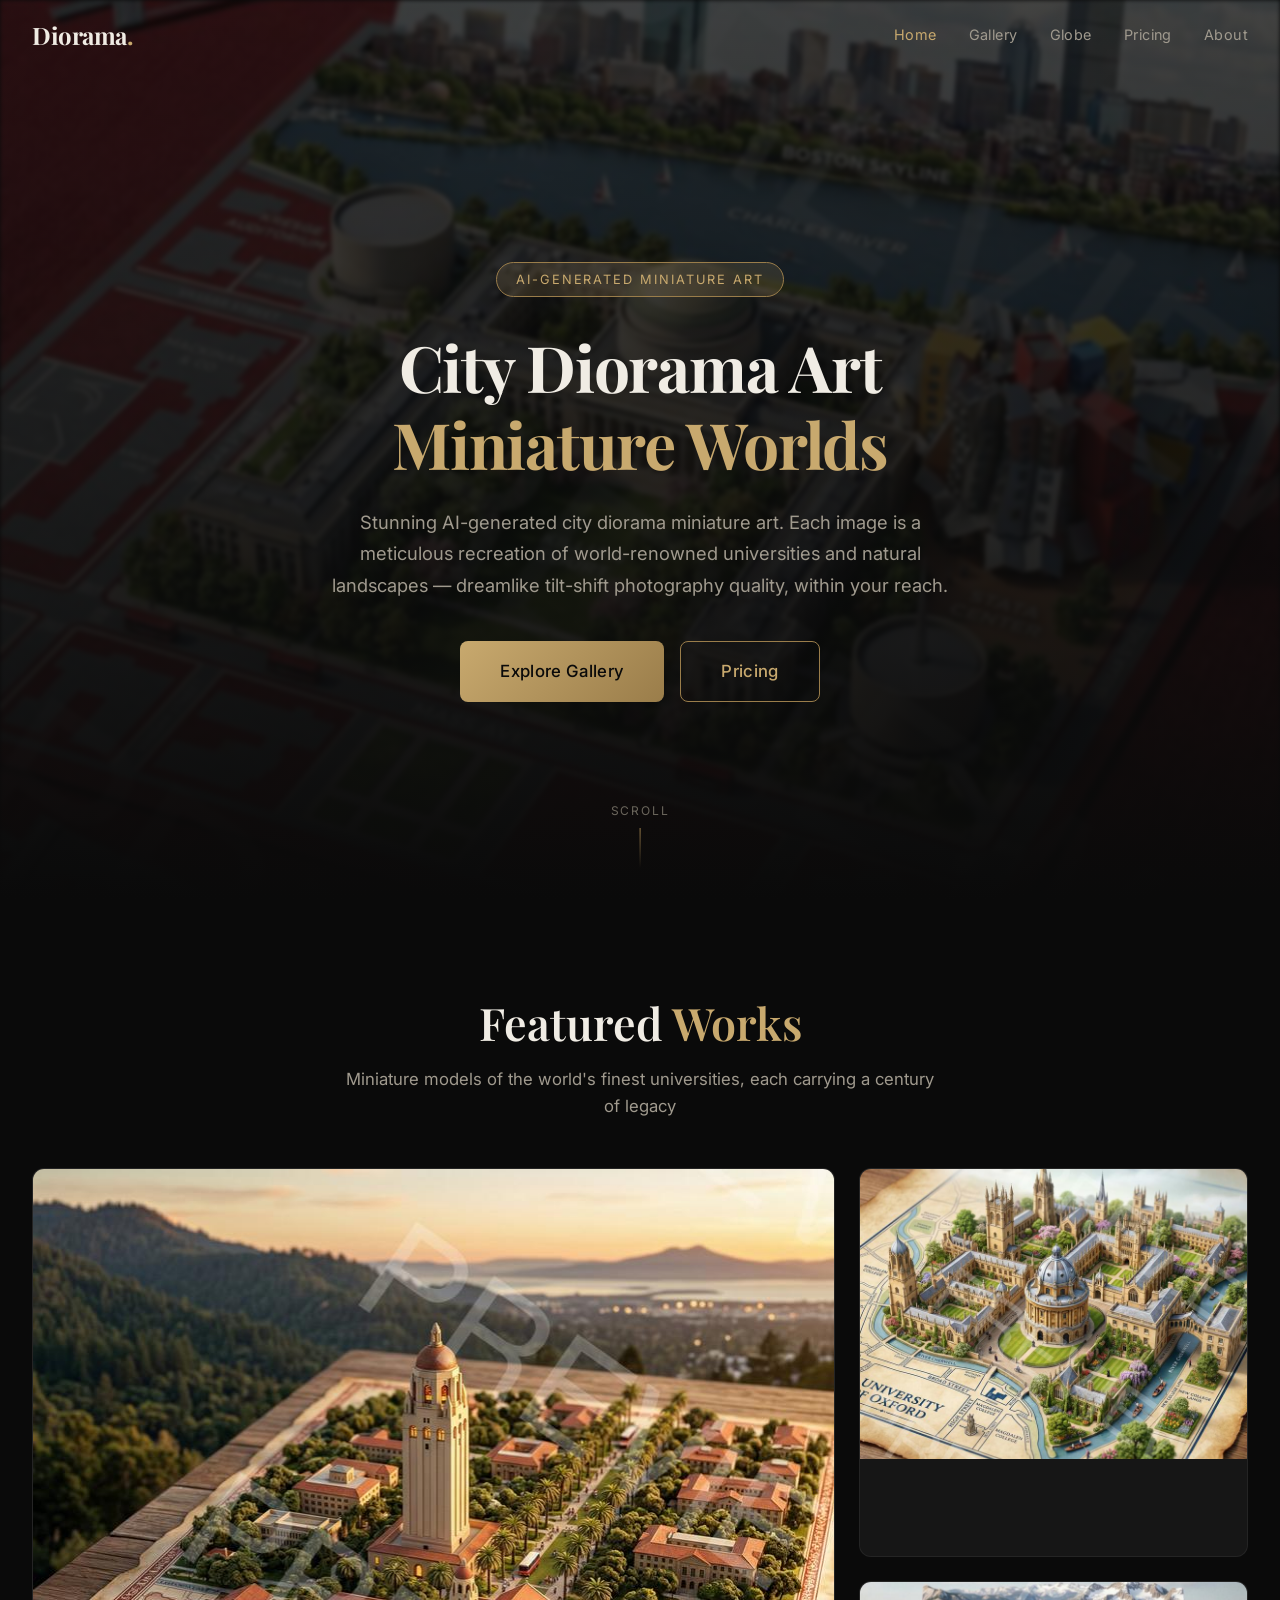
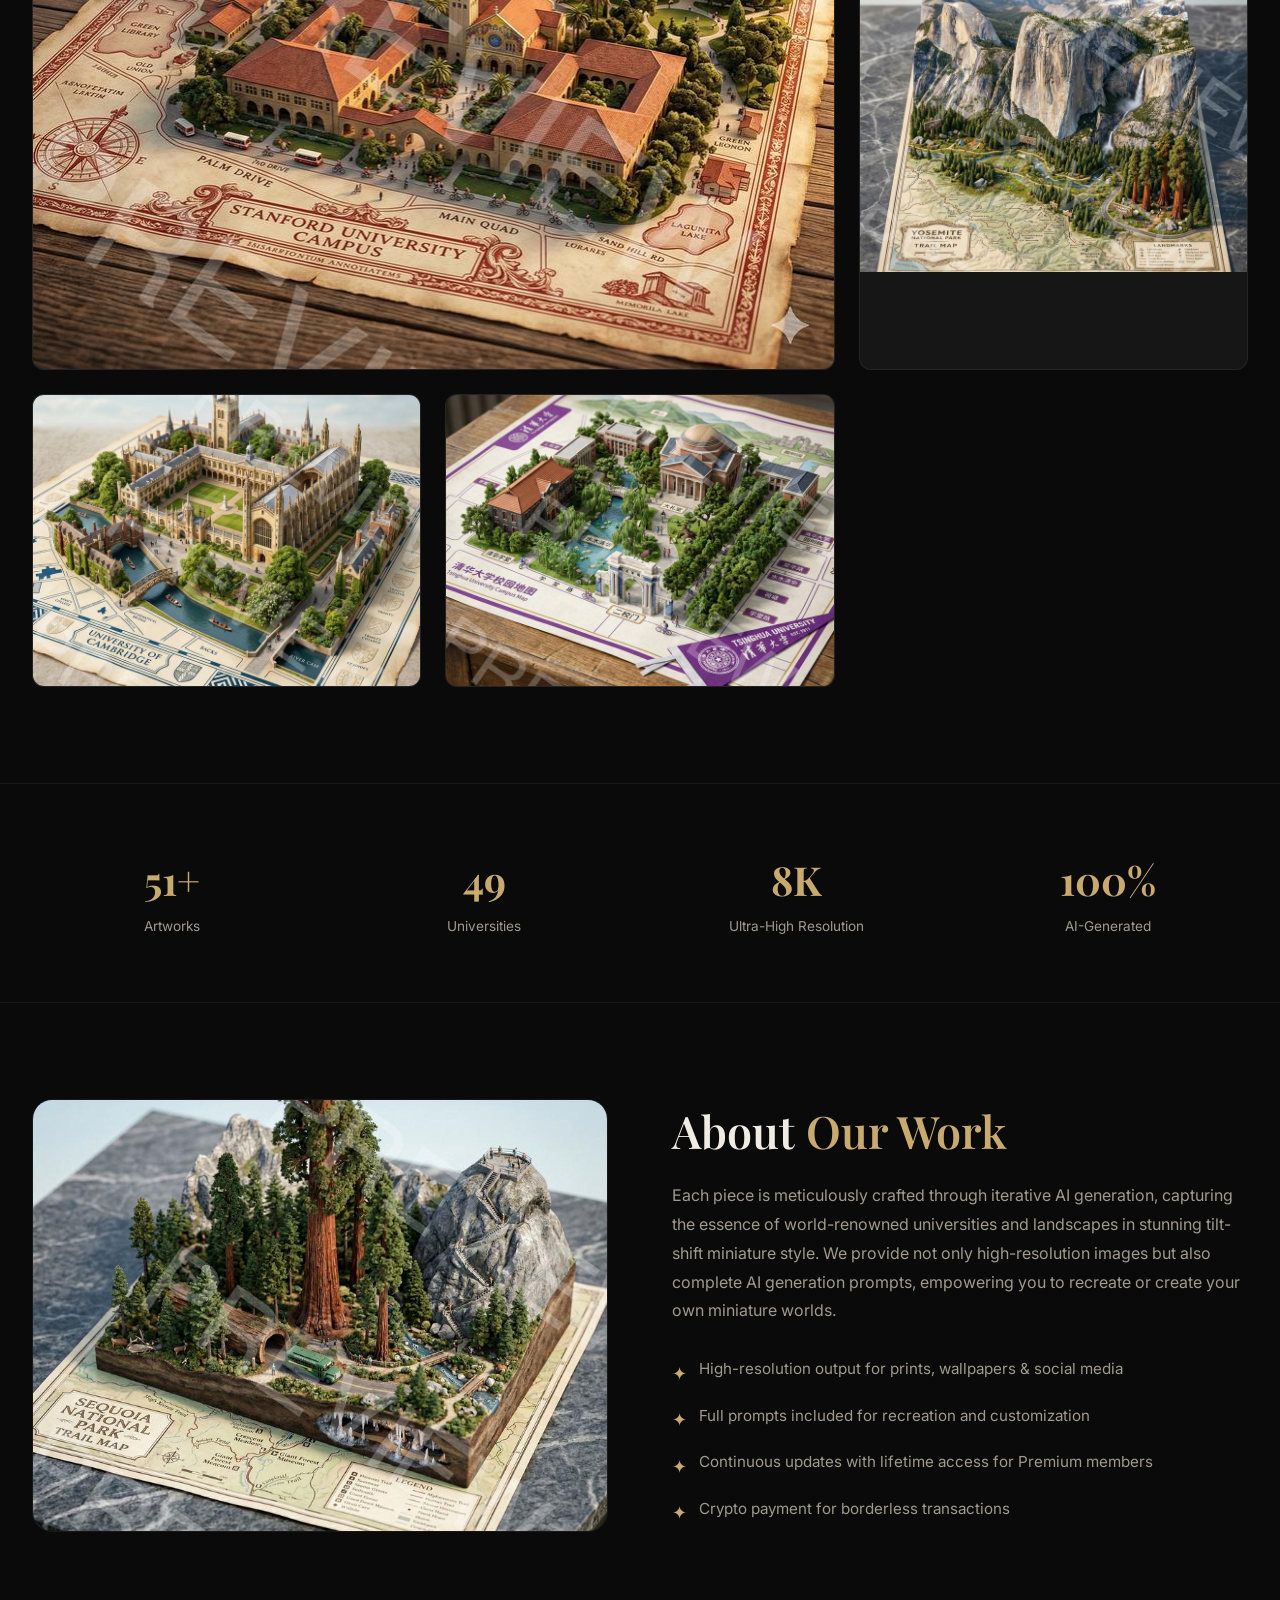
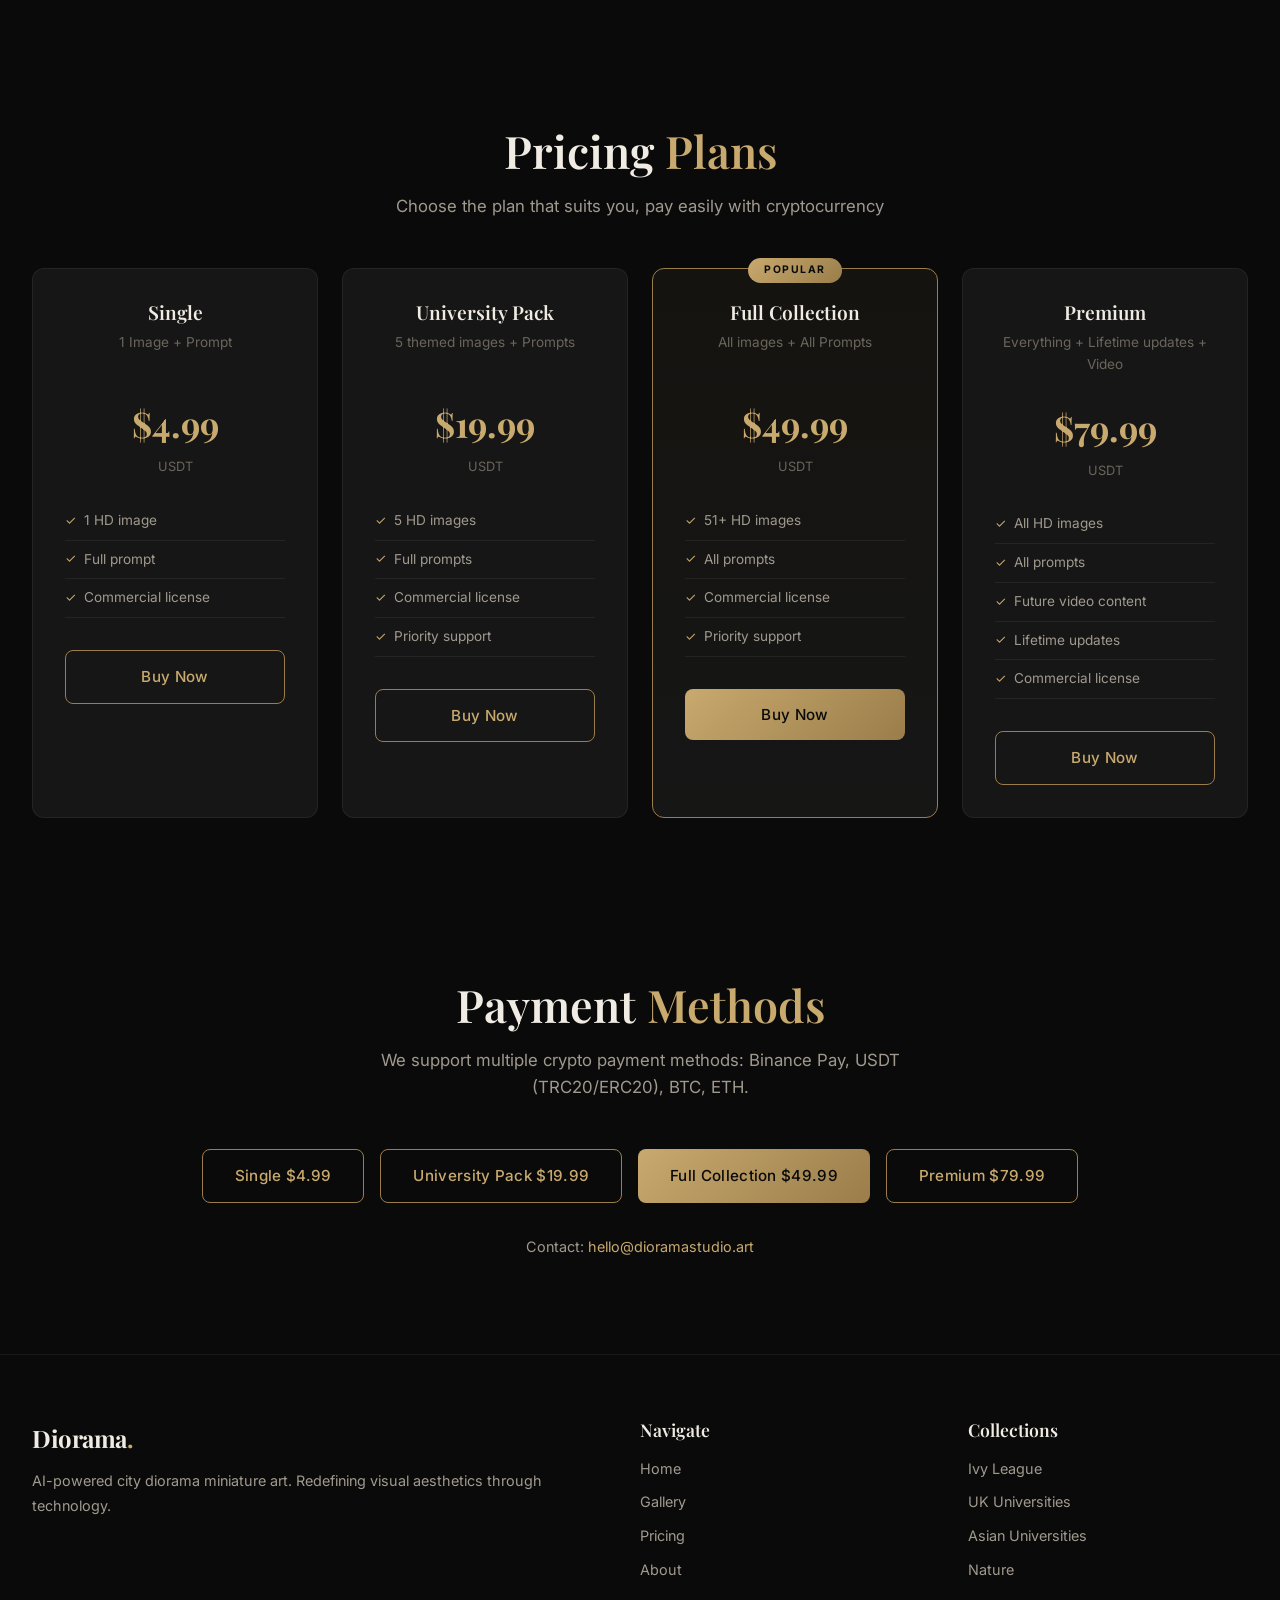
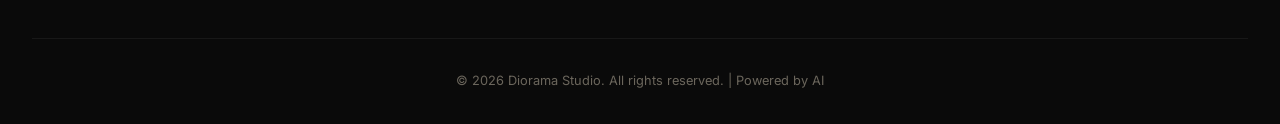
==== index.html @ 4597ea73 "Initial release: Diorama Studio website - Landing page with hero, featured works, stats, pricing - D" ====
<!DOCTYPE html>
<html lang="en">
<head>
  <meta charset="UTF-8">
  <meta name="viewport" content="width=device-width, initial-scale=1.0">
  <title>Diorama Studio | AI City Miniature Art</title>
  <meta name="description" content="Premium AI-generated city diorama miniature art. Photorealistic tilt-shift style images of world-famous universities and landscapes.">
  <meta property="og:title" content="Diorama Studio | AI City Miniature Art">
  <meta property="og:description" content="Premium AI-generated city diorama miniature art. Photorealistic tilt-shift style images of world-famous universities and landscapes.">
  <meta property="og:type" content="website">
  <meta property="og:image" content="assets/images/og-cover.jpg">
  <meta name="twitter:card" content="summary_large_image">
  <link rel="preconnect" href="https://fonts.googleapis.com">
  <link rel="preconnect" href="https://fonts.gstatic.com" crossorigin>
  <link href="https://fonts.googleapis.com/css2?family=Playfair+Display:wght@400;600;700&family=Inter:wght@300;400;500;600&display=swap" rel="stylesheet">
  <link rel="stylesheet" href="assets/css/style.css">
</head>
<body>

  <!-- Navigation -->
  <nav class="nav">
    <div class="nav__inner">
      <a href="index.html" class="nav__logo">Diorama<span>.</span></a>
      <ul class="nav__links">
        <li><a href="index.html" class="active">Home</a></li>
        <li><a href="gallery.html">Gallery</a></li>
        <li><a href="globe.html">Globe</a></li>
        <li><a href="#pricing">Pricing</a></li>
        <li><a href="#about">About</a></li>
      </ul>
      <button class="nav__mobile-toggle" aria-label="Menu">&#9776;</button>
    </div>
  </nav>

  <!-- Mobile Menu -->
  <div class="nav__mobile-menu">
    <a href="index.html">Home</a>
    <a href="gallery.html">Gallery</a>
    <a href="globe.html">Globe</a>
    <a href="#pricing">Pricing</a>
    <a href="#about">About</a>
  </div>

  <!-- Hero -->
  <section class="hero">
    <div class="hero__bg">
      <img src="assets/images/preview/mit-diorama-preview.jpg" alt="MIT Diorama">
    </div>
    <div class="hero__content">
      <div class="hero__badge">AI-Generated Miniature Art</div>
      <h1 class="hero__title">City Diorama Art<br><span class="gold-text">Miniature Worlds</span></h1>
      <p class="hero__desc">
        Stunning AI-generated city diorama miniature art. Each image is a meticulous recreation of world-renowned universities and natural landscapes — dreamlike tilt-shift photography quality, within your reach.
      </p>
      <div class="hero__actions">
        <a href="gallery.html" class="btn btn--primary btn--lg">Explore Gallery</a>
        <a href="#pricing" class="btn btn--outline btn--lg">Pricing</a>
      </div>
    </div>
    <div class="hero__scroll-hint">
      <span>SCROLL</span>
      <div class="line"></div>
    </div>
  </section>

  <!-- Featured Works -->
  <section class="featured" id="featured">
    <div class="container">
      <h2 class="section-title reveal">Featured <span class="gold-text">Works</span></h2>
      <p class="section-subtitle reveal">Miniature models of the world's finest universities, each carrying a century of legacy</p>
      <div class="featured__grid">
        <div class="card reveal">
          <img class="card__image" src="assets/images/preview/stanford-diorama-preview.jpg" alt="Stanford University Diorama">
          <div class="card__overlay">
            <span class="card__tag">University</span>
            <h3 class="card__title">Stanford University</h3>
            <p class="card__subtitle">A sunny afternoon by Hoover Tower and Palm Drive</p>
          </div>
        </div>
        <div class="card reveal">
          <img class="card__image" src="assets/images/preview/oxford-diorama-preview.jpg" alt="Oxford University Diorama">
          <div class="card__overlay">
            <span class="card__tag">University</span>
            <h3 class="card__title">University of Oxford</h3>
            <p class="card__subtitle">Timeless elegance of ancient spires and stone cloisters</p>
          </div>
        </div>
        <div class="card reveal">
          <img class="card__image" src="assets/images/preview/yosemite-diorama-preview.jpg" alt="Yosemite Diorama">
          <div class="card__overlay">
            <span class="card__tag">Nature</span>
            <h3 class="card__title">Yosemite National Park</h3>
            <p class="card__subtitle">Half Dome and waterfalls in a magnificent miniature world</p>
          </div>
        </div>
        <div class="card reveal">
          <img class="card__image" src="assets/images/preview/cambridge-diorama-preview.jpg" alt="Cambridge University Diorama">
          <div class="card__overlay">
            <span class="card__tag">University</span>
            <h3 class="card__title">University of Cambridge</h3>
            <p class="card__subtitle">Gothic college architecture along the River Cam</p>
          </div>
        </div>
        <div class="card reveal">
          <img class="card__image" src="assets/images/preview/tsinghua-diorama-preview.jpg" alt="Tsinghua University Diorama">
          <div class="card__overlay">
            <span class="card__tag">University</span>
            <h3 class="card__title">Tsinghua University</h3>
            <p class="card__subtitle">The iconic gate and lotus pond in Chinese garden style</p>
          </div>
        </div>
      </div>
    </div>
  </section>

  <!-- Stats -->
  <section class="stats reveal">
    <div class="container">
      <div class="stats__grid">
        <div>
          <div class="stats__number">51+</div>
          <div class="stats__label">Artworks</div>
        </div>
        <div>
          <div class="stats__number">49</div>
          <div class="stats__label">Universities</div>
        </div>
        <div>
          <div class="stats__number">8K</div>
          <div class="stats__label">Ultra-High Resolution</div>
        </div>
        <div>
          <div class="stats__number">100%</div>
          <div class="stats__label">AI-Generated</div>
        </div>
      </div>
    </div>
  </section>

  <!-- About -->
  <section class="about" id="about">
    <div class="container">
      <div class="about__grid">
        <div class="about__image reveal">
          <img src="assets/images/preview/sequoia-diorama-preview.jpg" alt="Sequoia National Park Diorama">
        </div>
        <div class="about__content reveal">
          <h2>About <span class="gold-text">Our Work</span></h2>
          <p>
            Each piece is meticulously crafted through iterative AI generation, capturing the essence of world-renowned universities and landscapes in stunning tilt-shift miniature style. We provide not only high-resolution images but also complete AI generation prompts, empowering you to recreate or create your own miniature worlds.
          </p>
          <ul class="about__features">
            <li>
              <span class="icon">&#10022;</span>
              <span>High-resolution output for prints, wallpapers & social media</span>
            </li>
            <li>
              <span class="icon">&#10022;</span>
              <span>Full prompts included for recreation and customization</span>
            </li>
            <li>
              <span class="icon">&#10022;</span>
              <span>Continuous updates with lifetime access for Premium members</span>
            </li>
            <li>
              <span class="icon">&#10022;</span>
              <span>Crypto payment for borderless transactions</span>
            </li>
          </ul>
        </div>
      </div>
    </div>
  </section>

  <!-- Pricing -->
  <section class="pricing" id="pricing">
    <div class="container">
      <h2 class="section-title reveal">Pricing <span class="gold-text">Plans</span></h2>
      <p class="section-subtitle reveal">Choose the plan that suits you, pay easily with cryptocurrency</p>
      <div class="pricing__grid">

        <div class="price-card reveal">
          <h3 class="price-card__name">Single</h3>
          <p class="price-card__desc">1 Image + Prompt</p>
          <div class="price-card__price">$4.99</div>
          <div class="price-card__currency">USDT</div>
          <ul class="price-card__features">
            <li>1 HD image</li>
            <li>Full prompt</li>
            <li>Commercial license</li>
          </ul>
          <a href="payment.html?product=single" class="btn btn--outline" style="width:100%;justify-content:center;">Buy Now</a>
        </div>

        <div class="price-card reveal">
          <h3 class="price-card__name">University Pack</h3>
          <p class="price-card__desc">5 themed images + Prompts</p>
          <div class="price-card__price">$19.99</div>
          <div class="price-card__currency">USDT</div>
          <ul class="price-card__features">
            <li>5 HD images</li>
            <li>Full prompts</li>
            <li>Commercial license</li>
            <li>Priority support</li>
          </ul>
          <a href="payment.html?product=university" class="btn btn--outline" style="width:100%;justify-content:center;">Buy Now</a>
        </div>

        <div class="price-card price-card--featured reveal">
          <h3 class="price-card__name">Full Collection</h3>
          <p class="price-card__desc">All images + All Prompts</p>
          <div class="price-card__price">$49.99</div>
          <div class="price-card__currency">USDT</div>
          <ul class="price-card__features">
            <li>51+ HD images</li>
            <li>All prompts</li>
            <li>Commercial license</li>
            <li>Priority support</li>
          </ul>
          <a href="payment.html?product=collection" class="btn btn--primary" style="width:100%;justify-content:center;">Buy Now</a>
        </div>

        <div class="price-card reveal">
          <h3 class="price-card__name">Premium</h3>
          <p class="price-card__desc">Everything + Lifetime updates + Video</p>
          <div class="price-card__price">$79.99</div>
          <div class="price-card__currency">USDT</div>
          <ul class="price-card__features">
            <li>All HD images</li>
            <li>All prompts</li>
            <li>Future video content</li>
            <li>Lifetime updates</li>
            <li>Commercial license</li>
          </ul>
          <a href="payment.html?product=premium" class="btn btn--outline" style="width:100%;justify-content:center;">Buy Now</a>
        </div>

      </div>
    </div>
  </section>

  <!-- Payment / Contact -->
  <section class="about" id="contact" style="padding: 4rem 0 6rem;">
    <div class="container container--narrow" style="text-align:center;">
      <h2 class="section-title reveal">Payment <span class="gold-text">Methods</span></h2>
      <p class="section-subtitle reveal">
        We support multiple crypto payment methods: Binance Pay, USDT (TRC20/ERC20), BTC, ETH.
      </p>
      <div class="reveal" style="display:flex;flex-wrap:wrap;gap:1rem;justify-content:center;margin-bottom:2rem;">
        <a href="payment.html?product=single" class="btn btn--outline">Single $4.99</a>
        <a href="payment.html?product=university" class="btn btn--outline">University Pack $19.99</a>
        <a href="payment.html?product=collection" class="btn btn--primary">Full Collection $49.99</a>
        <a href="payment.html?product=premium" class="btn btn--outline">Premium $79.99</a>
      </div>
      <p class="reveal" style="color:var(--text-secondary);font-size:0.9rem;">
        Contact: <a href="mailto:hello@dioramastudio.art">hello@dioramastudio.art</a>
      </p>
    </div>
  </section>

  <!-- Footer -->
  <footer class="footer">
    <div class="container">
      <div class="footer__grid">
        <div class="footer__brand">
          <div class="nav__logo">Diorama<span>.</span></div>
          <p>AI-powered city diorama miniature art. Redefining visual aesthetics through technology.</p>
        </div>
        <div>
          <h4>Navigate</h4>
          <ul class="footer__links">
            <li><a href="index.html">Home</a></li>
            <li><a href="gallery.html">Gallery</a></li>
            <li><a href="#pricing">Pricing</a></li>
            <li><a href="#about">About</a></li>
          </ul>
        </div>
        <div>
          <h4>Collections</h4>
          <ul class="footer__links">
            <li><a href="gallery.html?filter=ivy">Ivy League</a></li>
            <li><a href="gallery.html?filter=uk">UK Universities</a></li>
            <li><a href="gallery.html?filter=asia">Asian Universities</a></li>
            <li><a href="gallery.html?filter=nature">Nature</a></li>
          </ul>
        </div>
      </div>
      <div class="footer__bottom">
        &copy; 2026 Diorama Studio. All rights reserved. | Powered by AI
      </div>
    </div>
  </footer>

  <script src="assets/js/main.js"></script>
</body>
</html>
---- assets/css/style.css ----
/* ============================================
   DIORAMA STUDIO - Premium AI Art Store
   Dark theme with warm gold/amber accents
   ============================================ */

/* --- CSS Variables --- */
:root {
  --bg-primary: #0a0a0a;
  --bg-secondary: #111111;
  --bg-card: #161616;
  --bg-card-hover: #1a1a1a;
  --bg-glass: rgba(22, 22, 22, 0.75);
  --bg-glass-hover: rgba(30, 30, 30, 0.85);
  --border-glass: rgba(200, 170, 110, 0.12);
  --border-subtle: rgba(255, 255, 255, 0.06);

  --gold: #c8a96e;
  --gold-light: #e0c98f;
  --gold-dark: #9a7d4a;
  --gold-glow: rgba(200, 169, 110, 0.15);
  --gold-glow-strong: rgba(200, 169, 110, 0.3);

  --text-primary: #f0ece4;
  --text-secondary: #a09a8e;
  --text-muted: #6b665c;

  --font-heading: 'Playfair Display', serif;
  --font-body: 'Inter', sans-serif;

  --transition-fast: 0.2s ease;
  --transition-medium: 0.4s ease;
  --transition-slow: 0.7s ease;

  --radius-sm: 8px;
  --radius-md: 12px;
  --radius-lg: 20px;

  --container-width: 1280px;
  --container-narrow: 960px;
}

/* --- Reset & Base --- */
*, *::before, *::after {
  margin: 0;
  padding: 0;
  box-sizing: border-box;
}

html {
  scroll-behavior: smooth;
  font-size: 16px;
  -webkit-font-smoothing: antialiased;
  -moz-osx-font-smoothing: grayscale;
}

body {
  font-family: var(--font-body);
  background: var(--bg-primary);
  color: var(--text-primary);
  line-height: 1.6;
  overflow-x: hidden;
}

a {
  color: var(--gold);
  text-decoration: none;
  transition: color var(--transition-fast);
}

a:hover {
  color: var(--gold-light);
}

img {
  max-width: 100%;
  display: block;
}

/* --- Typography --- */
h1, h2, h3, h4 {
  font-family: var(--font-heading);
  font-weight: 600;
  line-height: 1.2;
  color: var(--text-primary);
}

h1 { font-size: clamp(2.2rem, 5vw, 4rem); }
h2 { font-size: clamp(1.6rem, 3.5vw, 2.8rem); }
h3 { font-size: clamp(1.2rem, 2.5vw, 1.6rem); }
h4 { font-size: 1.1rem; }

.section-title {
  text-align: center;
  margin-bottom: 1rem;
}

.section-subtitle {
  text-align: center;
  color: var(--text-secondary);
  font-size: 1.05rem;
  max-width: 600px;
  margin: 0 auto 3rem;
}

.gold-text {
  color: var(--gold);
}

/* --- Container --- */
.container {
  max-width: var(--container-width);
  margin: 0 auto;
  padding: 0 2rem;
}

.container--narrow {
  max-width: var(--container-narrow);
}

/* --- Buttons --- */
.btn {
  display: inline-flex;
  align-items: center;
  gap: 0.5rem;
  padding: 0.85rem 2rem;
  border-radius: var(--radius-sm);
  font-family: var(--font-body);
  font-size: 0.95rem;
  font-weight: 500;
  cursor: pointer;
  border: none;
  transition: all var(--transition-medium);
  letter-spacing: 0.02em;
}

.btn--primary {
  background: linear-gradient(135deg, var(--gold), var(--gold-dark));
  color: var(--bg-primary);
}

.btn--primary:hover {
  background: linear-gradient(135deg, var(--gold-light), var(--gold));
  color: var(--bg-primary);
  transform: translateY(-2px);
  box-shadow: 0 8px 30px var(--gold-glow-strong);
}

.btn--outline {
  background: transparent;
  color: var(--gold);
  border: 1px solid var(--gold-dark);
}

.btn--outline:hover {
  background: var(--gold-glow);
  border-color: var(--gold);
  color: var(--gold-light);
  transform: translateY(-2px);
}

.btn--lg {
  padding: 1rem 2.5rem;
  font-size: 1.05rem;
}

/* --- Navigation --- */
.nav {
  position: fixed;
  top: 0;
  left: 0;
  right: 0;
  z-index: 1000;
  padding: 1rem 0;
  transition: all var(--transition-medium);
}

.nav--scrolled {
  background: rgba(10, 10, 10, 0.92);
  backdrop-filter: blur(20px);
  -webkit-backdrop-filter: blur(20px);
  border-bottom: 1px solid var(--border-subtle);
  padding: 0.7rem 0;
}

.nav__inner {
  display: flex;
  align-items: center;
  justify-content: space-between;
  max-width: var(--container-width);
  margin: 0 auto;
  padding: 0 2rem;
}

.nav__logo {
  font-family: var(--font-heading);
  font-size: 1.5rem;
  font-weight: 700;
  color: var(--text-primary);
  letter-spacing: -0.02em;
}

.nav__logo span {
  color: var(--gold);
}

.nav__links {
  display: flex;
  align-items: center;
  gap: 2rem;
  list-style: none;
}

.nav__links a {
  color: var(--text-secondary);
  font-size: 0.9rem;
  font-weight: 400;
  letter-spacing: 0.03em;
  transition: color var(--transition-fast);
}

.nav__links a:hover,
.nav__links a.active {
  color: var(--gold);
}

.nav__lang {
  font-size: 0.85rem;
  color: var(--text-muted);
  cursor: pointer;
  padding: 0.3rem 0.7rem;
  border: 1px solid var(--border-subtle);
  border-radius: var(--radius-sm);
  background: transparent;
  transition: all var(--transition-fast);
}

.nav__lang:hover {
  border-color: var(--gold-dark);
  color: var(--text-secondary);
}

.nav__mobile-toggle {
  display: none;
  background: none;
  border: none;
  color: var(--text-primary);
  font-size: 1.5rem;
  cursor: pointer;
}

/* --- Hero Section --- */
.hero {
  position: relative;
  min-height: 100vh;
  display: flex;
  align-items: center;
  overflow: hidden;
}

.hero__bg {
  position: absolute;
  inset: 0;
  z-index: 0;
}

.hero__bg img {
  width: 100%;
  height: 100%;
  object-fit: cover;
  opacity: 0.35;
  filter: blur(2px);
}

.hero__bg::after {
  content: '';
  position: absolute;
  inset: 0;
  background: linear-gradient(
    180deg,
    rgba(10, 10, 10, 0.3) 0%,
    rgba(10, 10, 10, 0.6) 50%,
    rgba(10, 10, 10, 1) 100%
  );
}

.hero__content {
  position: relative;
  z-index: 1;
  max-width: 720px;
  padding: 8rem 2rem 4rem;
  margin: 0 auto;
  text-align: center;
}

.hero__badge {
  display: inline-block;
  padding: 0.4rem 1.2rem;
  border: 1px solid var(--gold-dark);
  border-radius: 50px;
  font-size: 0.8rem;
  letter-spacing: 0.15em;
  text-transform: uppercase;
  color: var(--gold);
  margin-bottom: 2rem;
  background: var(--gold-glow);
}

.hero__title {
  margin-bottom: 1.5rem;
  font-weight: 700;
  letter-spacing: -0.02em;
}

.hero__desc {
  color: var(--text-secondary);
  font-size: 1.15rem;
  margin-bottom: 2.5rem;
  line-height: 1.7;
}

.hero__actions {
  display: flex;
  gap: 1rem;
  justify-content: center;
  flex-wrap: wrap;
}

.hero__scroll-hint {
  position: absolute;
  bottom: 2rem;
  left: 50%;
  transform: translateX(-50%);
  z-index: 1;
  display: flex;
  flex-direction: column;
  align-items: center;
  gap: 0.5rem;
  color: var(--text-muted);
  font-size: 0.75rem;
  letter-spacing: 0.15em;
  text-transform: uppercase;
  animation: float 2s ease-in-out infinite;
}

.hero__scroll-hint .line {
  width: 1px;
  height: 40px;
  background: linear-gradient(to bottom, var(--gold-dark), transparent);
}

@keyframes float {
  0%, 100% { transform: translateX(-50%) translateY(0); }
  50% { transform: translateX(-50%) translateY(8px); }
}

/* --- Featured Grid (Homepage) --- */
.featured {
  padding: 6rem 0;
}

.featured__grid {
  display: grid;
  grid-template-columns: repeat(3, 1fr);
  gap: 1.5rem;
}

.featured__grid .card:first-child {
  grid-column: span 2;
  grid-row: span 2;
}

/* --- Card Component --- */
.card {
  position: relative;
  border-radius: var(--radius-md);
  overflow: hidden;
  cursor: pointer;
  background: var(--bg-card);
  border: 1px solid var(--border-subtle);
  transition: all var(--transition-medium);
}

.card:hover {
  border-color: var(--border-glass);
  transform: translateY(-4px);
  box-shadow: 0 20px 60px rgba(0, 0, 0, 0.4), 0 0 40px var(--gold-glow);
}

.card__image {
  width: 100%;
  aspect-ratio: 4/3;
  object-fit: cover;
  transition: transform var(--transition-slow);
}

.card:first-child .card__image {
  aspect-ratio: auto;
  height: 100%;
}

.card:hover .card__image {
  transform: scale(1.05);
}

.card__overlay {
  position: absolute;
  inset: 0;
  background: linear-gradient(
    to top,
    rgba(10, 10, 10, 0.9) 0%,
    rgba(10, 10, 10, 0.3) 40%,
    transparent 100%
  );
  display: flex;
  flex-direction: column;
  justify-content: flex-end;
  padding: 1.5rem;
  opacity: 0;
  transition: opacity var(--transition-medium);
}

.card:hover .card__overlay {
  opacity: 1;
}

.card__tag {
  display: inline-block;
  font-size: 0.7rem;
  text-transform: uppercase;
  letter-spacing: 0.12em;
  color: var(--gold);
  background: var(--gold-glow);
  padding: 0.25rem 0.6rem;
  border-radius: 4px;
  margin-bottom: 0.5rem;
  width: fit-content;
}

.card__title {
  font-family: var(--font-heading);
  font-size: 1.1rem;
  color: var(--text-primary);
  margin-bottom: 0.3rem;
}

.card__subtitle {
  font-size: 0.85rem;
  color: var(--text-secondary);
}

/* --- Stats Section --- */
.stats {
  padding: 4rem 0;
  border-top: 1px solid var(--border-subtle);
  border-bottom: 1px solid var(--border-subtle);
}

.stats__grid {
  display: grid;
  grid-template-columns: repeat(4, 1fr);
  gap: 2rem;
  text-align: center;
}

.stats__number {
  font-family: var(--font-heading);
  font-size: 2.5rem;
  color: var(--gold);
  font-weight: 700;
}

.stats__label {
  font-size: 0.85rem;
  color: var(--text-secondary);
  margin-top: 0.3rem;
}

/* --- About / Value Proposition --- */
.about {
  padding: 6rem 0;
}

.about__grid {
  display: grid;
  grid-template-columns: 1fr 1fr;
  gap: 4rem;
  align-items: center;
}

.about__image {
  border-radius: var(--radius-lg);
  overflow: hidden;
  border: 1px solid var(--border-subtle);
}

.about__image img {
  width: 100%;
  aspect-ratio: 4/3;
  object-fit: cover;
}

.about__content h2 {
  margin-bottom: 1.5rem;
}

.about__content p {
  color: var(--text-secondary);
  margin-bottom: 1.5rem;
  line-height: 1.8;
}

.about__features {
  list-style: none;
  display: grid;
  gap: 1rem;
  margin-top: 2rem;
}

.about__features li {
  display: flex;
  align-items: flex-start;
  gap: 0.75rem;
  color: var(--text-secondary);
  font-size: 0.95rem;
}

.about__features .icon {
  color: var(--gold);
  font-size: 1.1rem;
  margin-top: 0.15rem;
  flex-shrink: 0;
}

/* --- Pricing Section --- */
.pricing {
  padding: 6rem 0;
}

.pricing__grid {
  display: grid;
  grid-template-columns: repeat(4, 1fr);
  gap: 1.5rem;
}

.price-card {
  background: var(--bg-card);
  border: 1px solid var(--border-subtle);
  border-radius: var(--radius-md);
  padding: 2rem;
  text-align: center;
  transition: all var(--transition-medium);
  position: relative;
}

.price-card:hover {
  border-color: var(--border-glass);
  transform: translateY(-4px);
  box-shadow: 0 20px 60px rgba(0, 0, 0, 0.4);
}

.price-card--featured {
  border-color: var(--gold-dark);
  background: linear-gradient(180deg, rgba(200, 169, 110, 0.06) 0%, var(--bg-card) 100%);
}

.price-card--featured::before {
  content: 'POPULAR';
  position: absolute;
  top: -0.7rem;
  left: 50%;
  transform: translateX(-50%);
  background: linear-gradient(135deg, var(--gold), var(--gold-dark));
  color: var(--bg-primary);
  font-size: 0.65rem;
  font-weight: 700;
  letter-spacing: 0.15em;
  padding: 0.25rem 1rem;
  border-radius: 50px;
}

.price-card__name {
  font-family: var(--font-heading);
  font-size: 1.2rem;
  margin-bottom: 0.5rem;
}

.price-card__desc {
  font-size: 0.85rem;
  color: var(--text-muted);
  margin-bottom: 1.5rem;
  min-height: 2.5rem;
}

.price-card__price {
  font-family: var(--font-heading);
  font-size: 2.2rem;
  font-weight: 700;
  color: var(--gold);
  margin-bottom: 0.3rem;
}

.price-card__currency {
  font-size: 0.8rem;
  color: var(--text-muted);
  margin-bottom: 1.5rem;
}

.price-card__features {
  list-style: none;
  text-align: left;
  margin-bottom: 2rem;
}

.price-card__features li {
  font-size: 0.85rem;
  color: var(--text-secondary);
  padding: 0.5rem 0;
  border-bottom: 1px solid var(--border-subtle);
  display: flex;
  align-items: center;
  gap: 0.5rem;
}

.price-card__features li::before {
  content: '\2713';
  color: var(--gold);
  font-size: 0.8rem;
}

/* --- Gallery Page --- */
.gallery-hero {
  padding: 8rem 0 3rem;
  text-align: center;
}

.gallery-filters {
  display: flex;
  justify-content: center;
  gap: 0.5rem;
  margin-bottom: 3rem;
  flex-wrap: wrap;
}

.filter-btn {
  background: transparent;
  border: 1px solid var(--border-subtle);
  color: var(--text-secondary);
  padding: 0.5rem 1.2rem;
  border-radius: 50px;
  font-family: var(--font-body);
  font-size: 0.85rem;
  cursor: pointer;
  transition: all var(--transition-fast);
}

.filter-btn:hover {
  border-color: var(--gold-dark);
  color: var(--text-primary);
}

.filter-btn.active {
  background: var(--gold-glow);
  border-color: var(--gold-dark);
  color: var(--gold);
}

.gallery-grid {
  display: grid;
  grid-template-columns: repeat(auto-fill, minmax(300px, 1fr));
  gap: 1.5rem;
  padding-bottom: 4rem;
}

.gallery-grid .card__image {
  aspect-ratio: 4/3;
}

/* --- Lightbox --- */
.lightbox {
  position: fixed;
  inset: 0;
  z-index: 2000;
  background: rgba(0, 0, 0, 0.95);
  display: flex;
  align-items: center;
  justify-content: center;
  opacity: 0;
  pointer-events: none;
  transition: opacity var(--transition-medium);
  backdrop-filter: blur(10px);
}

.lightbox.active {
  opacity: 1;
  pointer-events: all;
}

.lightbox__content {
  position: relative;
  max-width: 90vw;
  max-height: 85vh;
  display: flex;
  flex-direction: column;
  align-items: center;
}

.lightbox__img {
  max-width: 100%;
  max-height: 70vh;
  border-radius: var(--radius-md);
  object-fit: contain;
}

.lightbox__info {
  text-align: center;
  margin-top: 1.5rem;
}

.lightbox__title {
  font-family: var(--font-heading);
  font-size: 1.5rem;
  margin-bottom: 0.5rem;
}

.lightbox__desc {
  color: var(--text-secondary);
  font-size: 0.95rem;
  margin-bottom: 1rem;
}

.lightbox__close {
  position: absolute;
  top: -3rem;
  right: 0;
  background: none;
  border: none;
  color: var(--text-secondary);
  font-size: 1.8rem;
  cursor: pointer;
  transition: color var(--transition-fast);
  width: 40px;
  height: 40px;
  display: flex;
  align-items: center;
  justify-content: center;
}

.lightbox__close:hover {
  color: var(--text-primary);
}

.lightbox__nav {
  position: absolute;
  top: 50%;
  transform: translateY(-50%);
  background: var(--bg-glass);
  border: 1px solid var(--border-subtle);
  color: var(--text-primary);
  width: 48px;
  height: 48px;
  border-radius: 50%;
  display: flex;
  align-items: center;
  justify-content: center;
  cursor: pointer;
  font-size: 1.2rem;
  transition: all var(--transition-fast);
}

.lightbox__nav:hover {
  background: var(--bg-glass-hover);
  border-color: var(--gold-dark);
}

.lightbox__nav--prev { left: -4rem; }
.lightbox__nav--next { right: -4rem; }

/* --- Product Detail --- */
.product {
  padding: 8rem 0 4rem;
}

.product__grid {
  display: grid;
  grid-template-columns: 1fr 1fr;
  gap: 4rem;
  align-items: start;
}

.product__image-wrap {
  border-radius: var(--radius-lg);
  overflow: hidden;
  border: 1px solid var(--border-subtle);
  position: relative;
}

.product__image-wrap img {
  width: 100%;
  aspect-ratio: 4/3;
  object-fit: cover;
}

.product__watermark {
  position: absolute;
  inset: 0;
  display: flex;
  align-items: center;
  justify-content: center;
  font-family: var(--font-heading);
  font-size: 2rem;
  color: rgba(255, 255, 255, 0.08);
  letter-spacing: 0.3em;
  text-transform: uppercase;
  pointer-events: none;
  transform: rotate(-25deg);
}

.product__info h1 {
  font-size: 2rem;
  margin-bottom: 0.5rem;
}

.product__category {
  color: var(--gold);
  font-size: 0.85rem;
  text-transform: uppercase;
  letter-spacing: 0.12em;
  margin-bottom: 1.5rem;
}

.product__description {
  color: var(--text-secondary);
  line-height: 1.8;
  margin-bottom: 2rem;
}

.product__prompt-preview {
  background: var(--bg-secondary);
  border: 1px solid var(--border-subtle);
  border-radius: var(--radius-sm);
  padding: 1.5rem;
  margin-bottom: 2rem;
}

.product__prompt-preview h4 {
  color: var(--gold);
  font-size: 0.8rem;
  text-transform: uppercase;
  letter-spacing: 0.1em;
  margin-bottom: 0.75rem;
}

.product__prompt-preview p {
  color: var(--text-muted);
  font-size: 0.9rem;
  font-style: italic;
  line-height: 1.6;
}

.product__price-section {
  background: var(--bg-card);
  border: 1px solid var(--border-glass);
  border-radius: var(--radius-md);
  padding: 2rem;
}

.product__price {
  font-family: var(--font-heading);
  font-size: 2.5rem;
  font-weight: 700;
  color: var(--gold);
}

.product__price-note {
  color: var(--text-muted);
  font-size: 0.85rem;
  margin-bottom: 1.5rem;
}

.product__qr {
  text-align: center;
  margin: 1.5rem 0;
}

.product__qr img {
  width: 200px;
  height: 200px;
  margin: 0 auto;
  border-radius: var(--radius-sm);
  border: 1px solid var(--border-subtle);
}

.product__qr-label {
  font-size: 0.8rem;
  color: var(--text-muted);
  margin-top: 0.5rem;
}

/* --- Footer --- */
.footer {
  padding: 4rem 0 2rem;
  border-top: 1px solid var(--border-subtle);
}

.footer__grid {
  display: grid;
  grid-template-columns: 2fr 1fr 1fr;
  gap: 3rem;
  margin-bottom: 3rem;
}

.footer__brand p {
  color: var(--text-secondary);
  font-size: 0.9rem;
  margin-top: 0.75rem;
  line-height: 1.7;
}

.footer h4 {
  color: var(--text-primary);
  font-family: var(--font-heading);
  margin-bottom: 1rem;
}

.footer__links {
  list-style: none;
}

.footer__links li {
  margin-bottom: 0.5rem;
}

.footer__links a {
  color: var(--text-secondary);
  font-size: 0.9rem;
}

.footer__links a:hover {
  color: var(--gold);
}

.footer__bottom {
  text-align: center;
  padding-top: 2rem;
  border-top: 1px solid var(--border-subtle);
  color: var(--text-muted);
  font-size: 0.8rem;
}

/* --- Scroll Animations --- */
.reveal {
  opacity: 0;
  transform: translateY(30px);
  transition: opacity 0.8s ease, transform 0.8s ease;
}

.reveal.visible {
  opacity: 1;
  transform: translateY(0);
}

/* --- Mobile Menu --- */
.nav__mobile-menu {
  display: none;
  position: fixed;
  inset: 0;
  z-index: 999;
  background: rgba(10, 10, 10, 0.98);
  backdrop-filter: blur(20px);
  flex-direction: column;
  align-items: center;
  justify-content: center;
  gap: 2rem;
}

.nav__mobile-menu.active {
  display: flex;
}

.nav__mobile-menu a {
  font-family: var(--font-heading);
  font-size: 1.5rem;
  color: var(--text-primary);
}

.nav__mobile-menu a:hover {
  color: var(--gold);
}

/* --- Responsive --- */
@media (max-width: 1024px) {
  .featured__grid {
    grid-template-columns: repeat(2, 1fr);
  }

  .featured__grid .card:first-child {
    grid-column: span 2;
    grid-row: span 1;
  }

  .pricing__grid {
    grid-template-columns: repeat(2, 1fr);
  }

  .stats__grid {
    grid-template-columns: repeat(2, 1fr);
    gap: 1.5rem;
  }

  .about__grid {
    gap: 2rem;
  }

  .product__grid {
    gap: 2rem;
  }

  .lightbox__nav--prev { left: 1rem; }
  .lightbox__nav--next { right: 1rem; }
}

@media (max-width: 768px) {
  .nav__links {
    display: none;
  }

  .nav__mobile-toggle {
    display: block;
  }

  .hero__content {
    padding: 7rem 1.5rem 3rem;
  }

  .featured__grid {
    grid-template-columns: 1fr;
  }

  .featured__grid .card:first-child {
    grid-column: span 1;
  }

  .about__grid {
    grid-template-columns: 1fr;
    gap: 2rem;
  }

  .pricing__grid {
    grid-template-columns: 1fr;
  }

  .product__grid {
    grid-template-columns: 1fr;
  }

  .footer__grid {
    grid-template-columns: 1fr;
    gap: 2rem;
  }

  .gallery-grid {
    grid-template-columns: repeat(auto-fill, minmax(250px, 1fr));
  }

  .stats__grid {
    grid-template-columns: repeat(2, 1fr);
  }

  .container {
    padding: 0 1.25rem;
  }
}

@media (max-width: 480px) {
  .gallery-grid {
    grid-template-columns: 1fr;
  }

  .hero__actions {
    flex-direction: column;
    align-items: center;
  }

  .btn--lg {
    width: 100%;
    justify-content: center;
  }
}
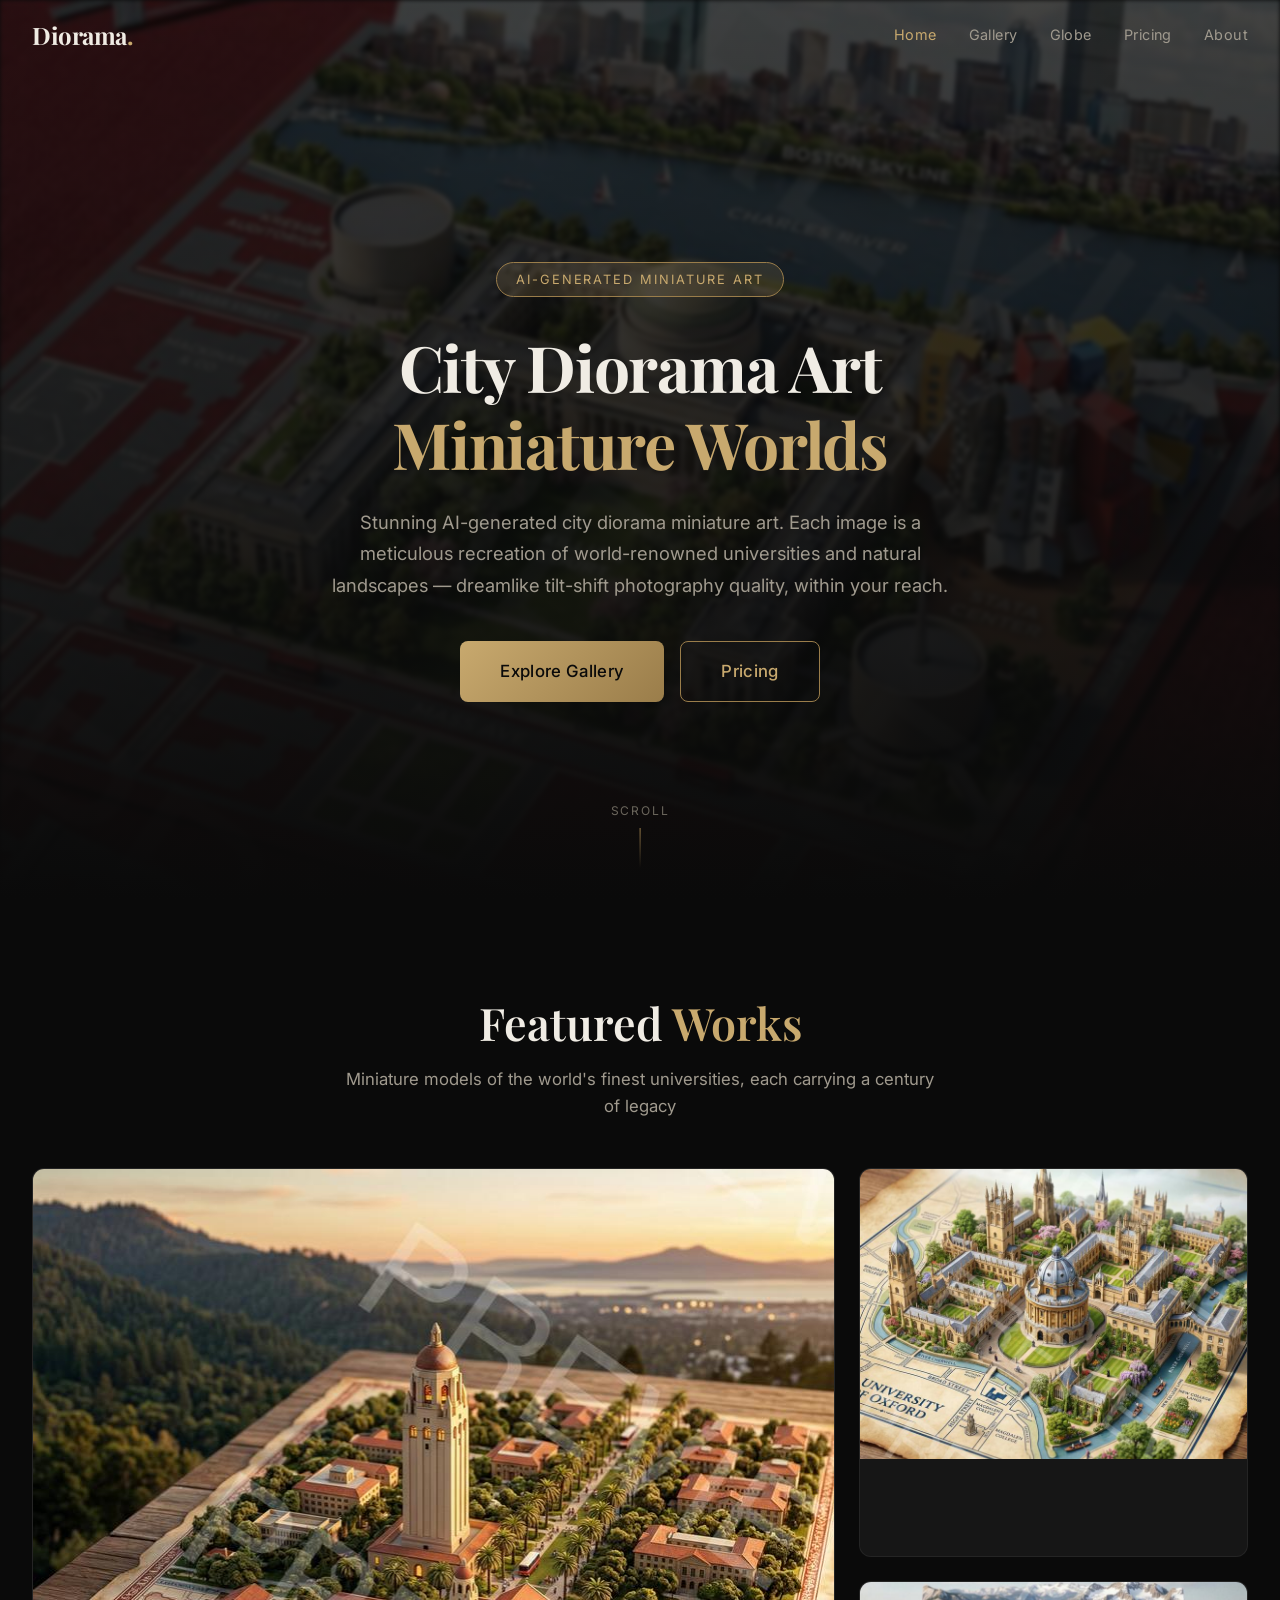
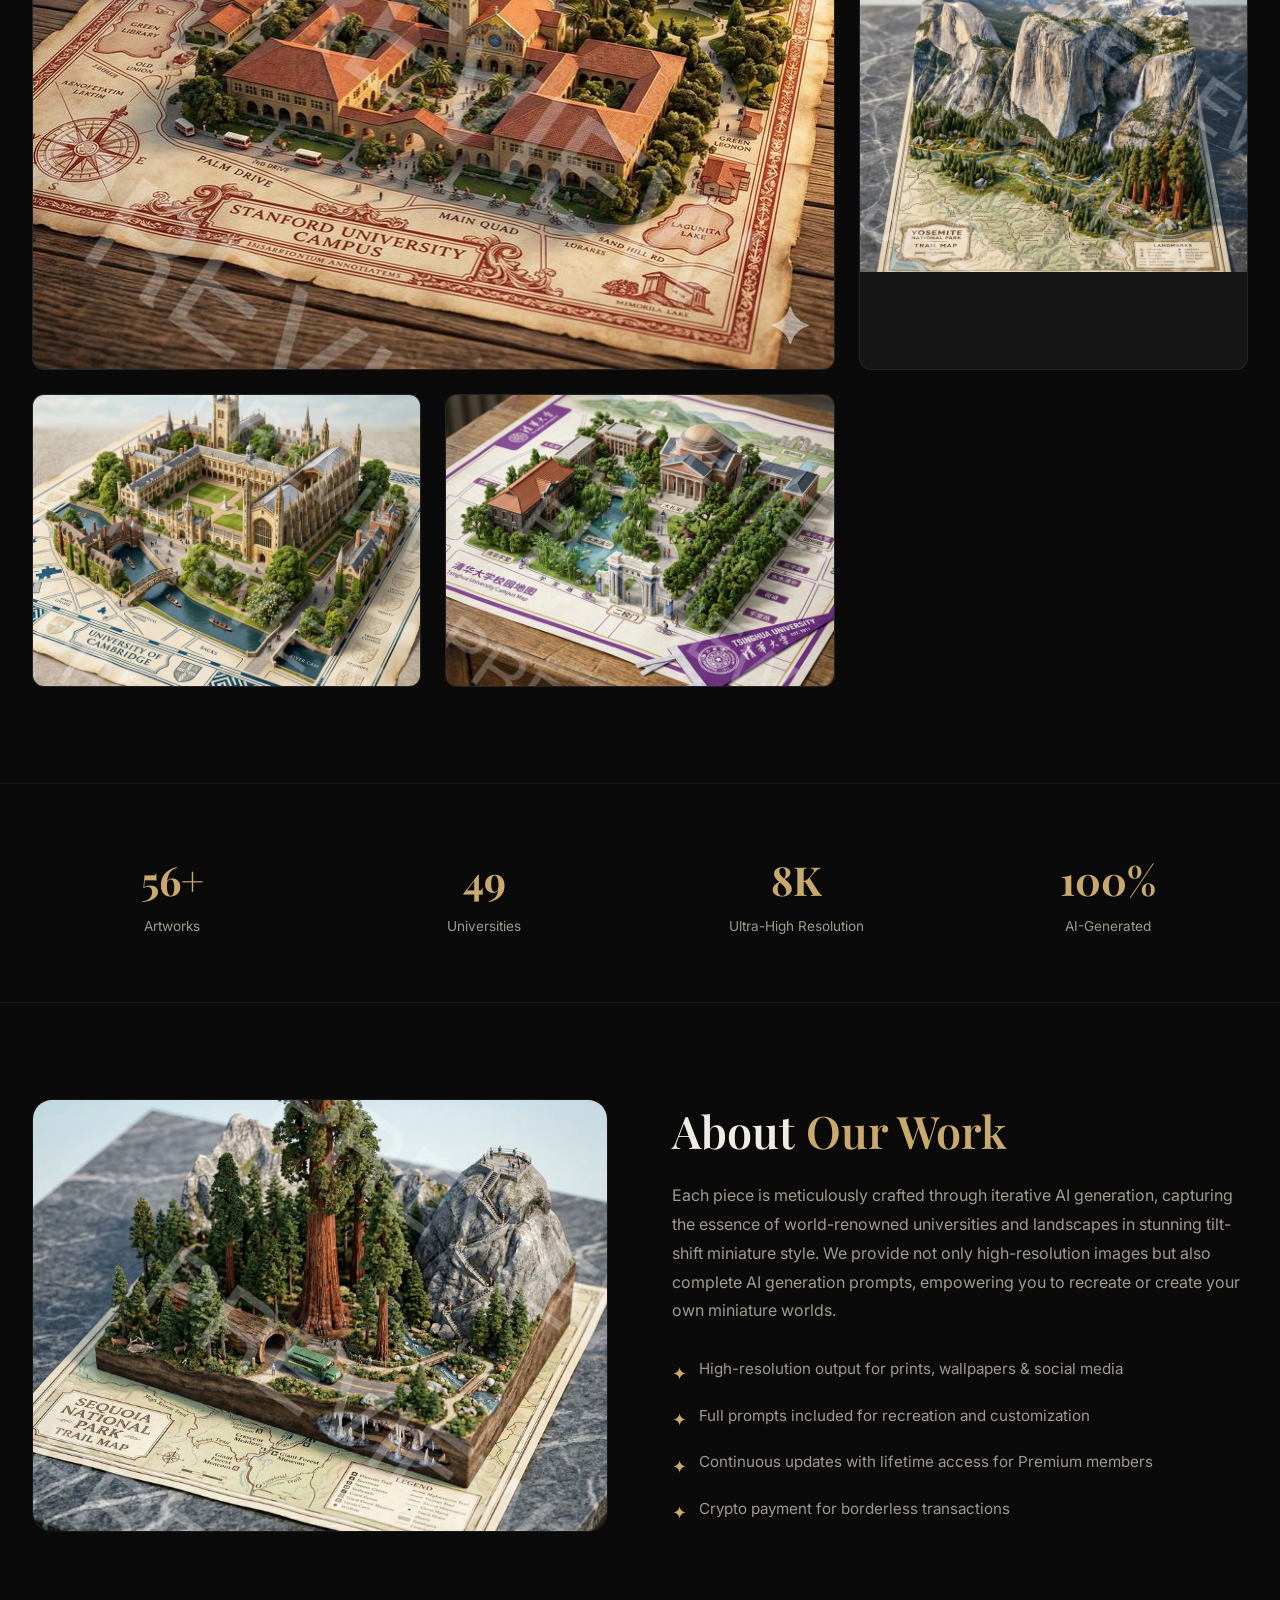
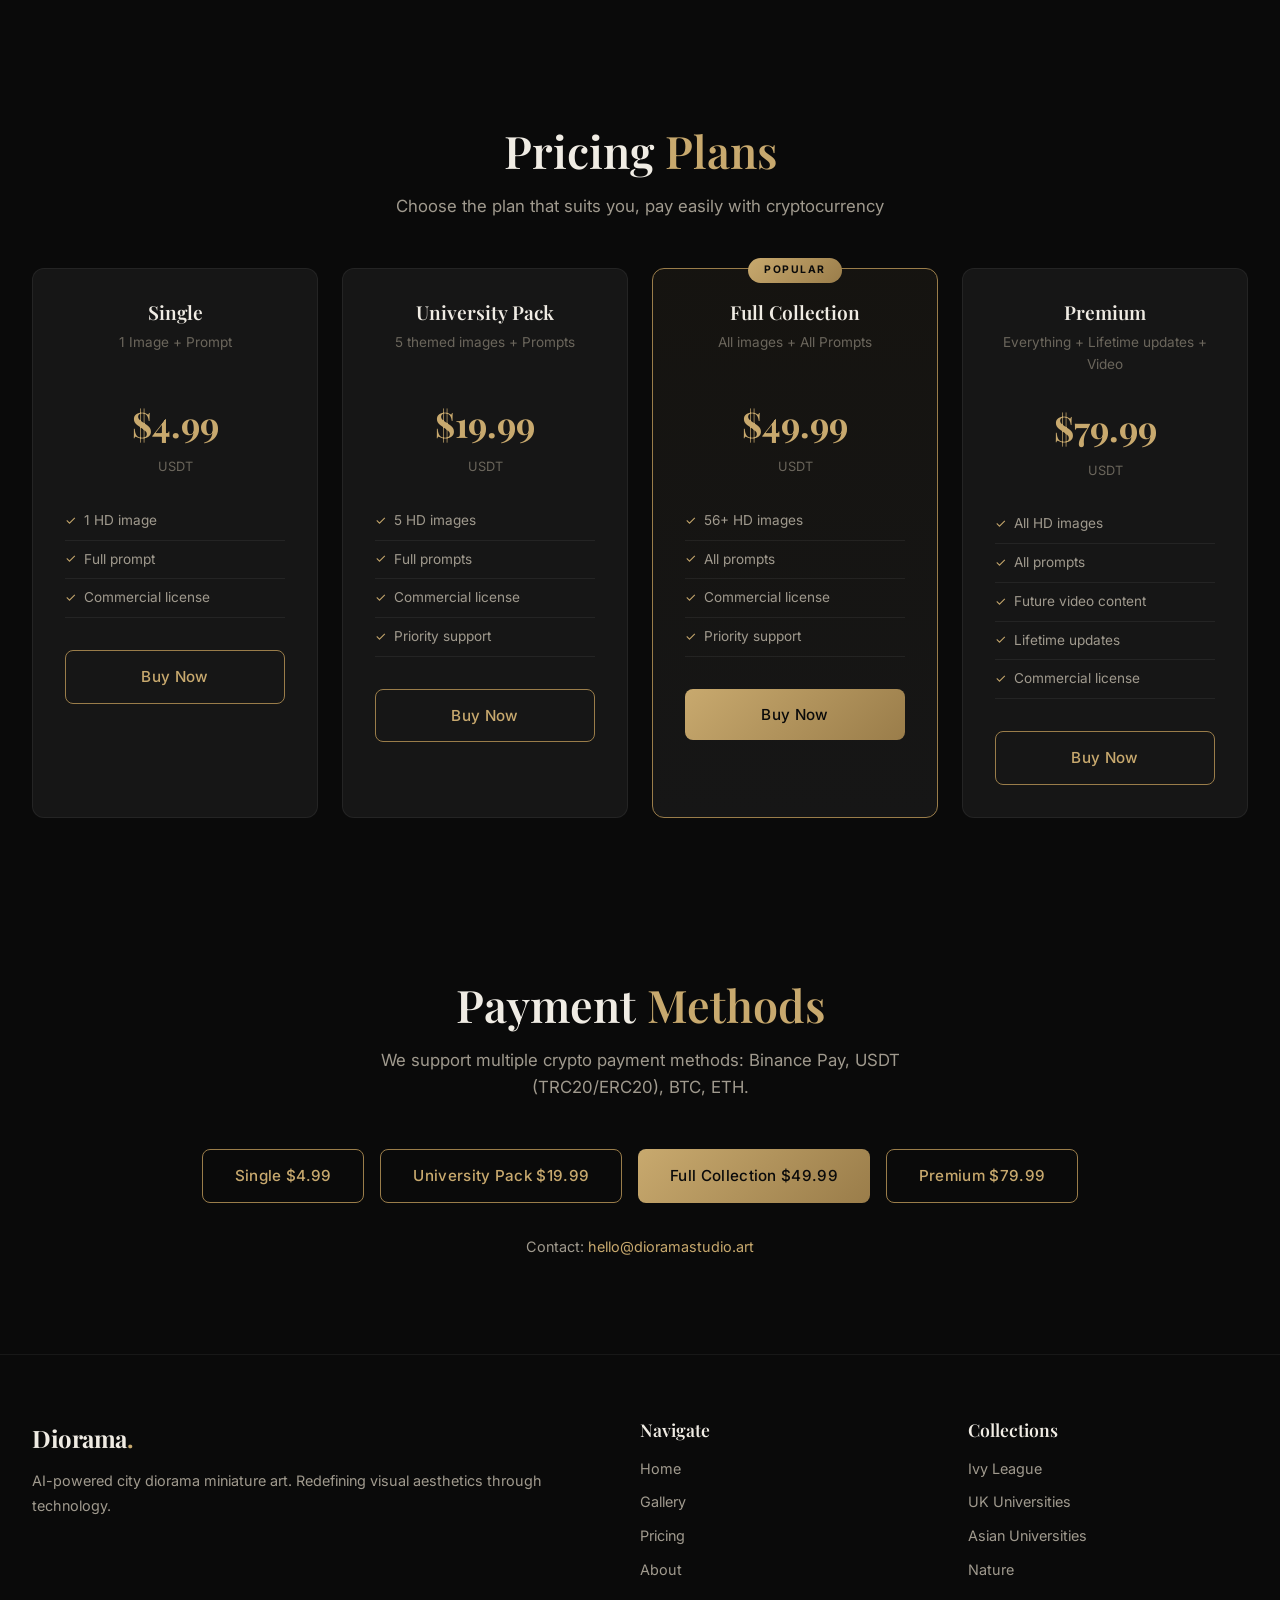
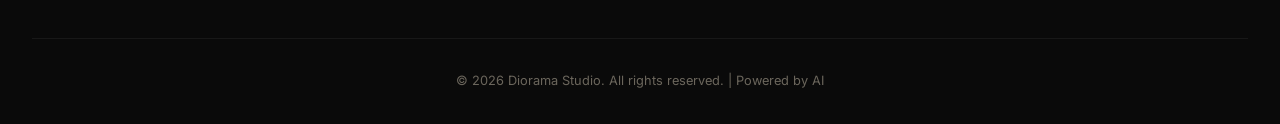
==== commit 5c69b740: "Add 5 national parks + English UI + dynamic pages Content: - 5 new national park dioramas: Grand Can" ====
--- a/index.html
+++ b/index.html
@@ -118,7 +118,7 @@
     <div class="container">
       <div class="stats__grid">
         <div>
-          <div class="stats__number">51+</div>
+          <div class="stats__number">56+</div>
           <div class="stats__label">Artworks</div>
         </div>
         <div>
@@ -212,7 +212,7 @@
           <div class="price-card__price">$49.99</div>
           <div class="price-card__currency">USDT</div>
           <ul class="price-card__features">
-            <li>51+ HD images</li>
+            <li>56+ HD images</li>
             <li>All prompts</li>
             <li>Commercial license</li>
             <li>Priority support</li>
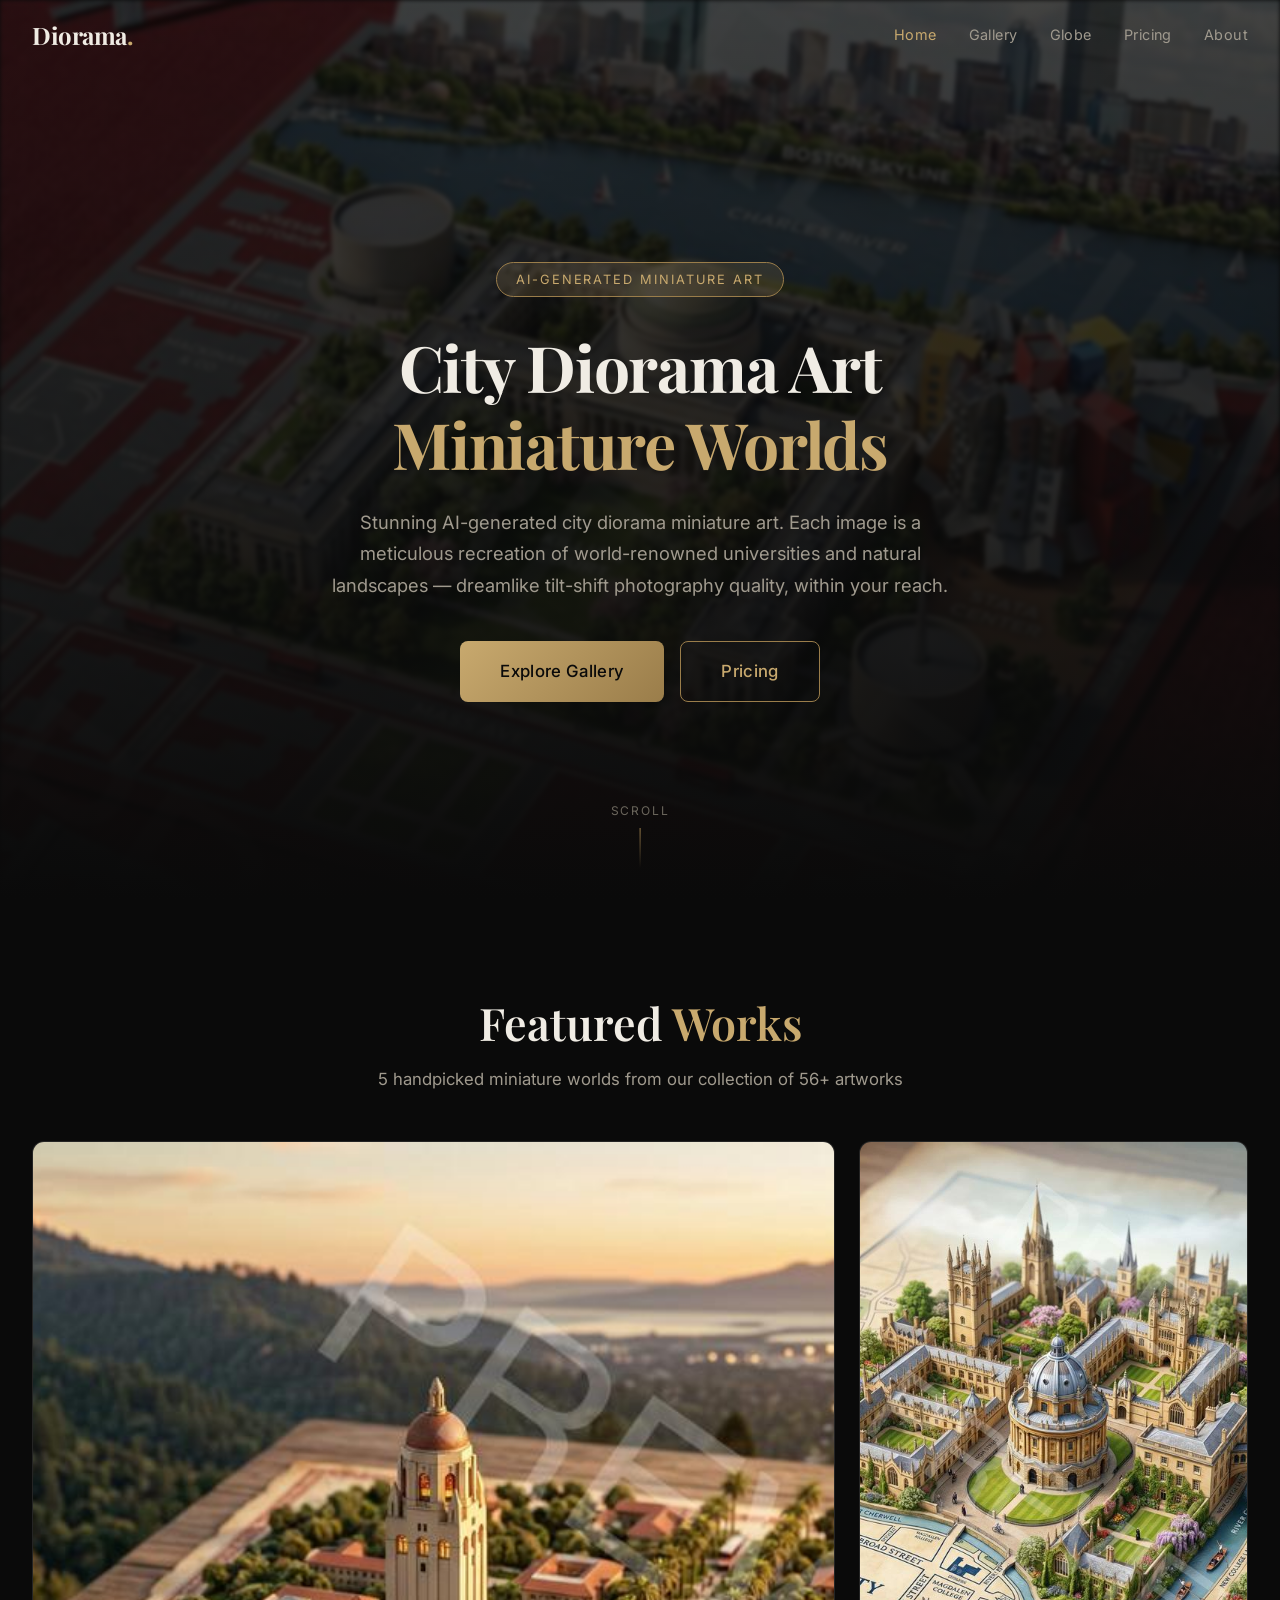
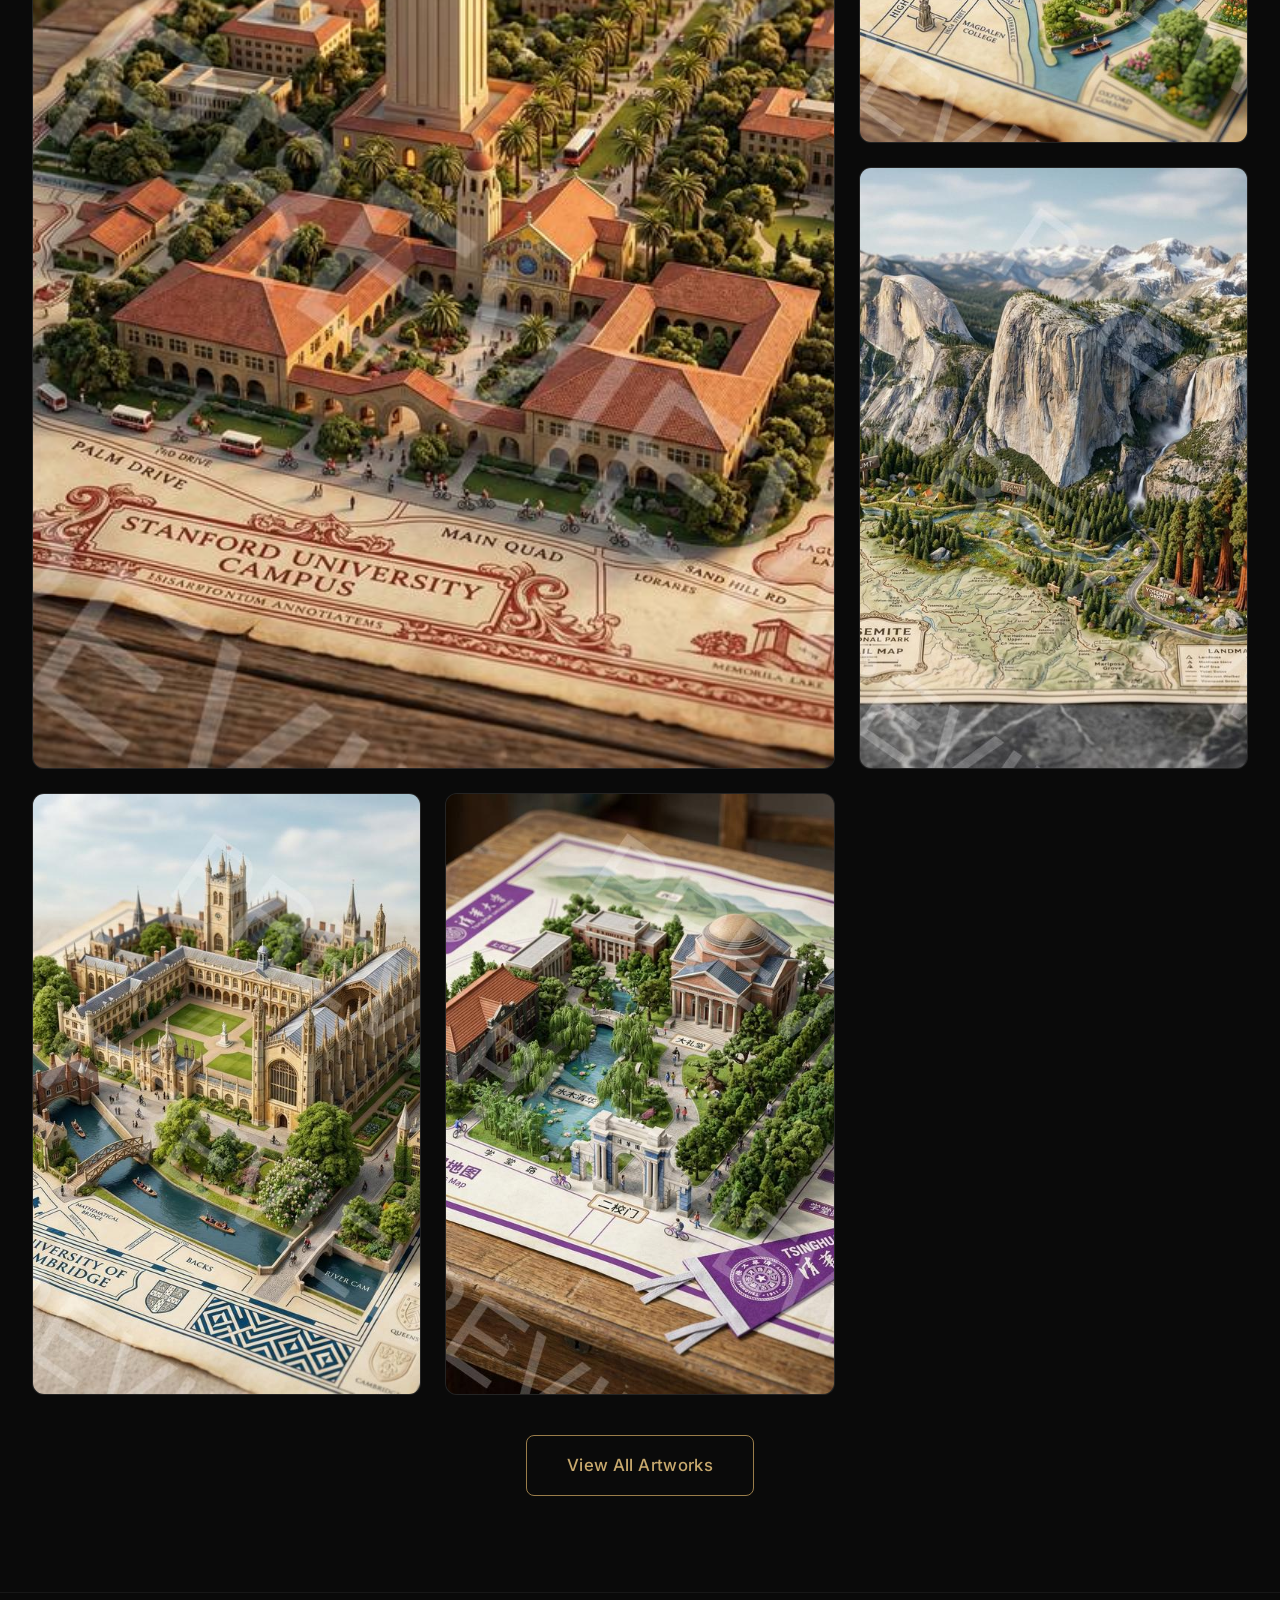
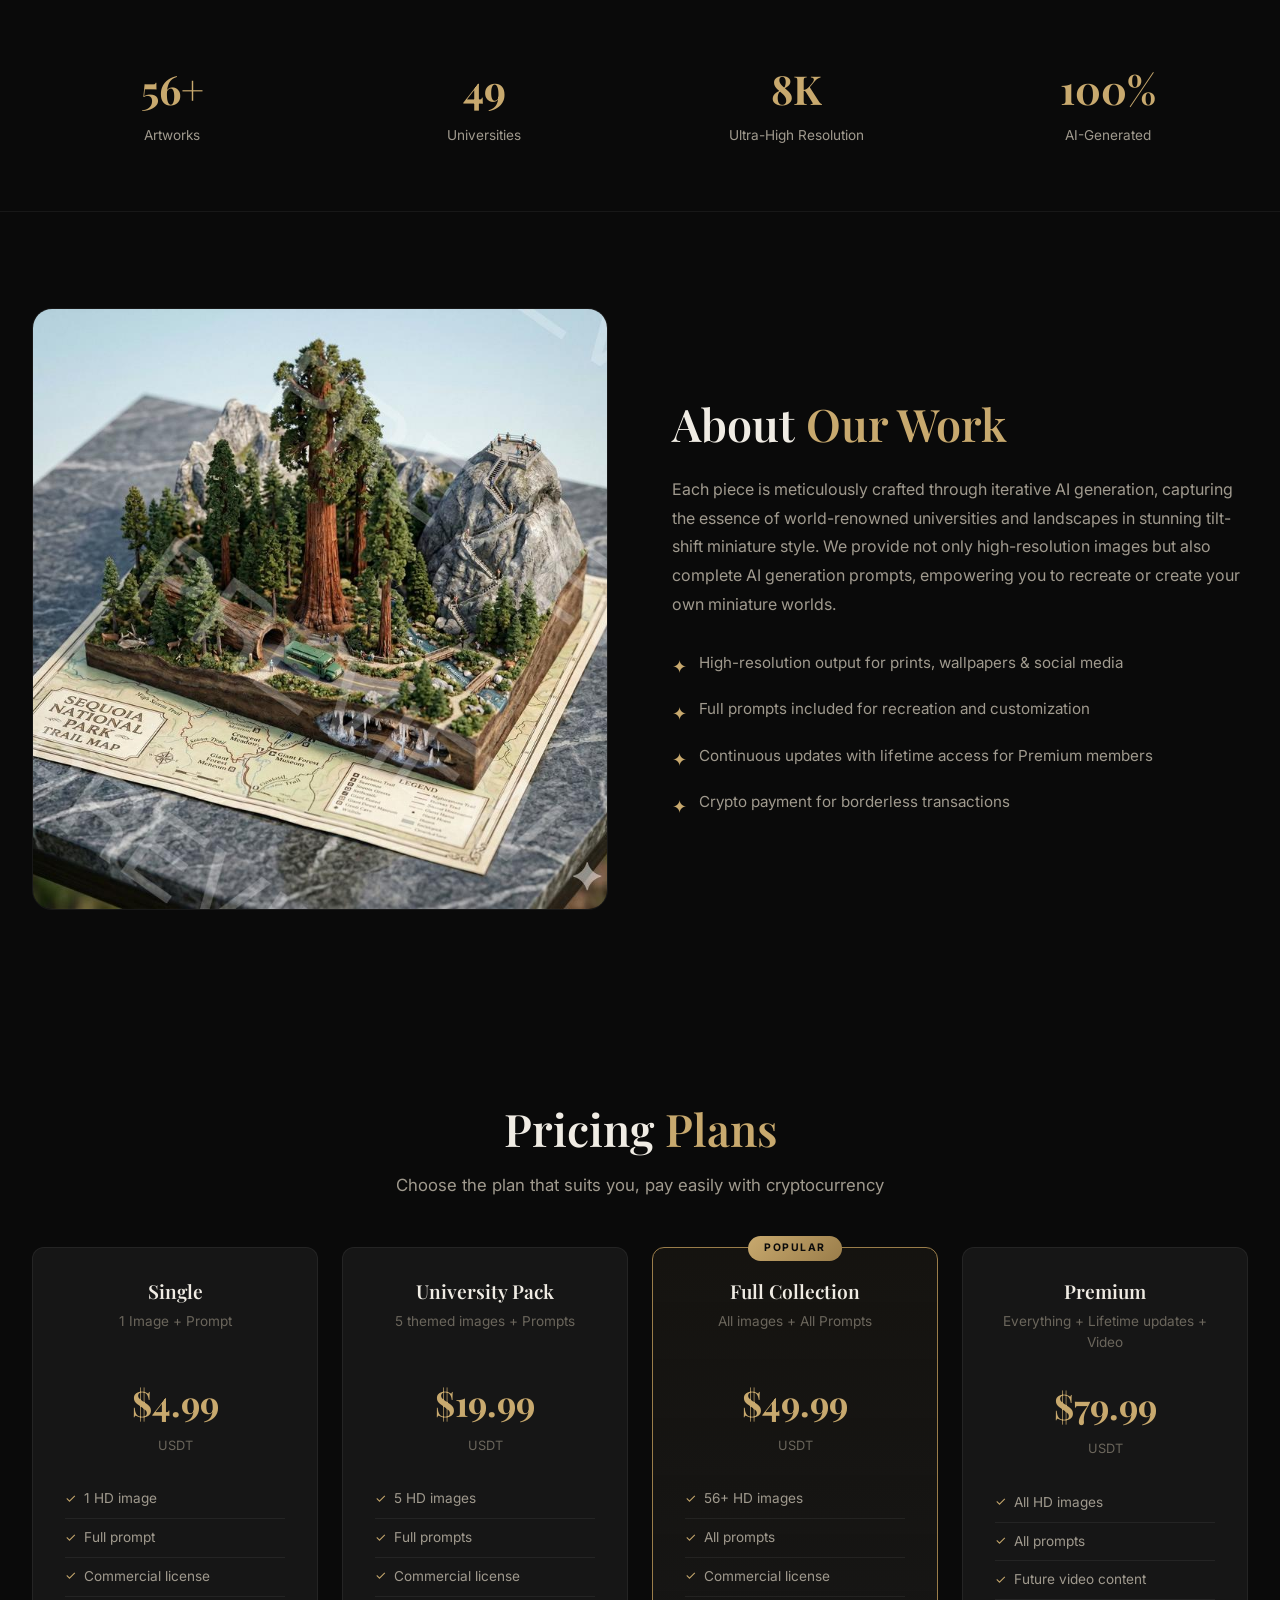
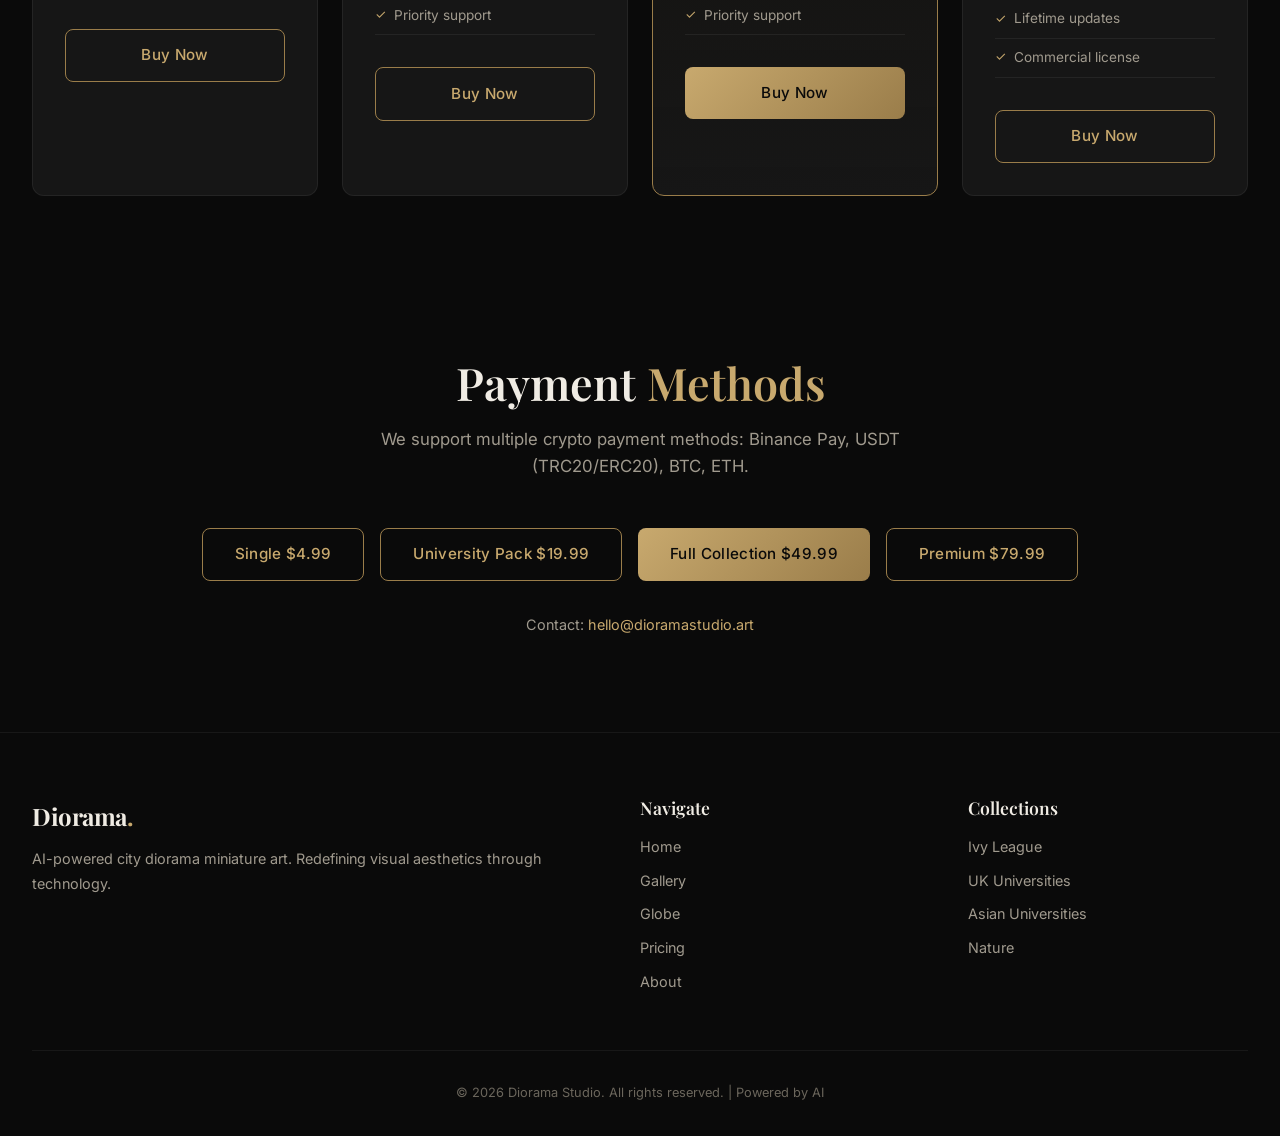
==== commit 1b5e3363: "Add SEO, UI polish, gallery search, and product page enhancements - SEO: sitemap.xml (59 URLs), robo" ====
--- a/index.html
+++ b/index.html
@@ -4,12 +4,20 @@
   <meta charset="UTF-8">
   <meta name="viewport" content="width=device-width, initial-scale=1.0">
   <title>Diorama Studio | AI City Miniature Art</title>
-  <meta name="description" content="Premium AI-generated city diorama miniature art. Photorealistic tilt-shift style images of world-famous universities and landscapes.">
+  <meta name="description" content="Premium AI-generated city diorama miniature art. Photorealistic tilt-shift style images of 50+ world-famous universities and national parks.">
+  <meta name="keywords" content="diorama, miniature art, AI art, tilt-shift, city diorama, university art, digital art, AI generated, wallpaper, national park art">
+  <meta name="theme-color" content="#0a0a0a">
+  <link rel="canonical" href="https://die-hu.github.io/">
+  <link rel="icon" type="image/png" href="assets/images/favicon.png">
   <meta property="og:title" content="Diorama Studio | AI City Miniature Art">
-  <meta property="og:description" content="Premium AI-generated city diorama miniature art. Photorealistic tilt-shift style images of world-famous universities and landscapes.">
+  <meta property="og:description" content="Premium AI-generated city diorama miniature art. Photorealistic tilt-shift style images of 50+ world-famous universities and national parks.">
   <meta property="og:type" content="website">
-  <meta property="og:image" content="assets/images/og-cover.jpg">
+  <meta property="og:url" content="https://die-hu.github.io/">
+  <meta property="og:image" content="https://die-hu.github.io/assets/images/og-cover.jpg">
   <meta name="twitter:card" content="summary_large_image">
+  <meta name="twitter:title" content="Diorama Studio | AI City Miniature Art">
+  <meta name="twitter:description" content="Premium AI-generated city diorama miniature art. Photorealistic tilt-shift images of 50+ universities and national parks.">
+  <link rel="preload" as="image" href="assets/images/preview/mit-diorama-preview.jpg">
   <link rel="preconnect" href="https://fonts.googleapis.com">
   <link rel="preconnect" href="https://fonts.gstatic.com" crossorigin>
   <link href="https://fonts.googleapis.com/css2?family=Playfair+Display:wght@400;600;700&family=Inter:wght@300;400;500;600&display=swap" rel="stylesheet">
@@ -34,6 +42,7 @@
 
   <!-- Mobile Menu -->
   <div class="nav__mobile-menu">
+    <button class="nav__mobile-close" aria-label="Close menu">&times;</button>
     <a href="index.html">Home</a>
     <a href="gallery.html">Gallery</a>
     <a href="globe.html">Globe</a>
@@ -44,7 +53,7 @@
   <!-- Hero -->
   <section class="hero">
     <div class="hero__bg">
-      <img src="assets/images/preview/mit-diorama-preview.jpg" alt="MIT Diorama">
+      <img src="assets/images/preview/mit-diorama-preview.jpg" alt="MIT Diorama" width="1920" height="1080">
     </div>
     <div class="hero__content">
       <div class="hero__badge">AI-Generated Miniature Art</div>
@@ -67,48 +76,51 @@
   <section class="featured" id="featured">
     <div class="container">
       <h2 class="section-title reveal">Featured <span class="gold-text">Works</span></h2>
-      <p class="section-subtitle reveal">Miniature models of the world's finest universities, each carrying a century of legacy</p>
+      <p class="section-subtitle reveal">5 handpicked miniature worlds from our collection of 56+ artworks</p>
       <div class="featured__grid">
-        <div class="card reveal">
-          <img class="card__image" src="assets/images/preview/stanford-diorama-preview.jpg" alt="Stanford University Diorama">
+        <a href="product.html?id=stanford" class="card reveal" style="text-decoration:none;">
+          <img class="card__image" src="assets/images/preview/stanford-diorama-preview.jpg" alt="Stanford University Diorama" width="800" height="600">
           <div class="card__overlay">
             <span class="card__tag">University</span>
             <h3 class="card__title">Stanford University</h3>
             <p class="card__subtitle">A sunny afternoon by Hoover Tower and Palm Drive</p>
           </div>
-        </div>
-        <div class="card reveal">
-          <img class="card__image" src="assets/images/preview/oxford-diorama-preview.jpg" alt="Oxford University Diorama">
+        </a>
+        <a href="product.html?id=oxford" class="card reveal" style="text-decoration:none;">
+          <img class="card__image" src="assets/images/preview/oxford-diorama-preview.jpg" alt="Oxford University Diorama" width="800" height="600">
           <div class="card__overlay">
             <span class="card__tag">University</span>
             <h3 class="card__title">University of Oxford</h3>
             <p class="card__subtitle">Timeless elegance of ancient spires and stone cloisters</p>
           </div>
-        </div>
-        <div class="card reveal">
-          <img class="card__image" src="assets/images/preview/yosemite-diorama-preview.jpg" alt="Yosemite Diorama">
+        </a>
+        <a href="product.html?id=yosemite" class="card reveal" style="text-decoration:none;">
+          <img class="card__image" src="assets/images/preview/yosemite-diorama-preview.jpg" alt="Yosemite Diorama" width="800" height="600">
           <div class="card__overlay">
             <span class="card__tag">Nature</span>
             <h3 class="card__title">Yosemite National Park</h3>
             <p class="card__subtitle">Half Dome and waterfalls in a magnificent miniature world</p>
           </div>
-        </div>
-        <div class="card reveal">
-          <img class="card__image" src="assets/images/preview/cambridge-diorama-preview.jpg" alt="Cambridge University Diorama">
+        </a>
+        <a href="product.html?id=cambridge" class="card reveal" style="text-decoration:none;">
+          <img class="card__image" src="assets/images/preview/cambridge-diorama-preview.jpg" alt="Cambridge University Diorama" width="800" height="600">
           <div class="card__overlay">
             <span class="card__tag">University</span>
             <h3 class="card__title">University of Cambridge</h3>
             <p class="card__subtitle">Gothic college architecture along the River Cam</p>
           </div>
-        </div>
-        <div class="card reveal">
-          <img class="card__image" src="assets/images/preview/tsinghua-diorama-preview.jpg" alt="Tsinghua University Diorama">
+        </a>
+        <a href="product.html?id=tsinghua" class="card reveal" style="text-decoration:none;">
+          <img class="card__image" src="assets/images/preview/tsinghua-diorama-preview.jpg" alt="Tsinghua University Diorama" width="800" height="600">
           <div class="card__overlay">
             <span class="card__tag">University</span>
             <h3 class="card__title">Tsinghua University</h3>
             <p class="card__subtitle">The iconic gate and lotus pond in Chinese garden style</p>
           </div>
-        </div>
+        </a>
+      </div>
+      <div class="featured__view-all reveal">
+        <a href="gallery.html" class="btn btn--outline btn--lg">View All Artworks</a>
       </div>
     </div>
   </section>
@@ -142,7 +154,7 @@
     <div class="container">
       <div class="about__grid">
         <div class="about__image reveal">
-          <img src="assets/images/preview/sequoia-diorama-preview.jpg" alt="Sequoia National Park Diorama">
+          <img src="assets/images/preview/sequoia-diorama-preview.jpg" alt="Sequoia National Park Diorama" width="800" height="600" loading="lazy">
         </div>
         <div class="about__content reveal">
           <h2>About <span class="gold-text">Our Work</span></h2>
@@ -271,8 +283,9 @@
           <ul class="footer__links">
             <li><a href="index.html">Home</a></li>
             <li><a href="gallery.html">Gallery</a></li>
-            <li><a href="#pricing">Pricing</a></li>
-            <li><a href="#about">About</a></li>
+            <li><a href="globe.html">Globe</a></li>
+            <li><a href="index.html#pricing">Pricing</a></li>
+            <li><a href="index.html#about">About</a></li>
           </ul>
         </div>
         <div>
@@ -292,5 +305,36 @@
   </footer>
 
   <script src="assets/js/main.js"></script>
+
+  <!-- Structured Data: Organization + WebSite -->
+  <script type="application/ld+json">
+  {
+    "@context": "https://schema.org",
+    "@type": "Organization",
+    "name": "Diorama Studio",
+    "url": "https://die-hu.github.io/",
+    "logo": "https://die-hu.github.io/assets/images/favicon.png",
+    "description": "Premium AI-generated city diorama miniature art. Photorealistic tilt-shift style images of world-famous universities and national parks.",
+    "contactPoint": {
+      "@type": "ContactPoint",
+      "email": "hello@dioramastudio.art",
+      "contactType": "customer service"
+    }
+  }
+  </script>
+  <script type="application/ld+json">
+  {
+    "@context": "https://schema.org",
+    "@type": "WebSite",
+    "name": "Diorama Studio",
+    "url": "https://die-hu.github.io/",
+    "description": "Premium AI-generated city diorama miniature art featuring 50+ universities and national parks.",
+    "potentialAction": {
+      "@type": "SearchAction",
+      "target": "https://die-hu.github.io/gallery.html?filter={search_term_string}",
+      "query-input": "required name=search_term_string"
+    }
+  }
+  </script>
 </body>
 </html>
--- a/assets/css/style.css
+++ b/assets/css/style.css
@@ -381,9 +381,9 @@
 }
 
 .card:hover {
-  border-color: var(--border-glass);
+  border-color: var(--gold-dark);
   transform: translateY(-4px);
-  box-shadow: 0 20px 60px rgba(0, 0, 0, 0.4), 0 0 40px var(--gold-glow);
+  box-shadow: 0 20px 60px rgba(0, 0, 0, 0.4), 0 0 20px var(--gold-glow), 0 0 40px var(--gold-glow);
 }
 
 .card__image {
@@ -987,6 +987,155 @@
   color: var(--gold);
 }
 
+/* --- Gallery Search Box --- */
+.gallery-search {
+  display: flex;
+  justify-content: center;
+  margin-bottom: 1.5rem;
+}
+
+.gallery-search__input {
+  width: 100%;
+  max-width: 400px;
+  padding: 0.65rem 1.2rem;
+  border-radius: 50px;
+  border: 1px solid var(--border-subtle);
+  background: var(--bg-card);
+  color: var(--text-primary);
+  font-family: var(--font-body);
+  font-size: 0.9rem;
+  outline: none;
+  transition: border-color var(--transition-fast);
+}
+
+.gallery-search__input::placeholder {
+  color: var(--text-muted);
+}
+
+.gallery-search__input:focus {
+  border-color: var(--gold-dark);
+}
+
+/* --- Filter Button Count Badge --- */
+.filter-btn .filter-count {
+  display: inline-block;
+  font-size: 0.7rem;
+  background: var(--gold-glow);
+  color: var(--gold);
+  padding: 0.1rem 0.45rem;
+  border-radius: 50px;
+  margin-left: 0.35rem;
+  font-weight: 600;
+  min-width: 1.3em;
+  text-align: center;
+}
+
+/* --- Breadcrumb Navigation --- */
+.breadcrumb {
+  display: flex;
+  align-items: center;
+  gap: 0.5rem;
+  font-size: 0.85rem;
+  color: var(--text-muted);
+  margin-bottom: 1.5rem;
+  flex-wrap: wrap;
+}
+
+.breadcrumb a {
+  color: var(--text-secondary);
+}
+
+.breadcrumb a:hover {
+  color: var(--gold);
+}
+
+.breadcrumb__sep {
+  color: var(--text-muted);
+  font-size: 0.7rem;
+}
+
+.breadcrumb__current {
+  color: var(--text-primary);
+}
+
+/* --- Product Image Zoom --- */
+.product__image-wrap {
+  overflow: hidden;
+}
+
+.product__image-wrap img {
+  transition: transform 0.5s ease;
+}
+
+.product__image-wrap:hover img {
+  transform: scale(1.08);
+}
+
+/* --- Share Button --- */
+.product__share-btn {
+  display: inline-flex;
+  align-items: center;
+  gap: 0.5rem;
+  padding: 0.5rem 1rem;
+  border: 1px solid var(--border-subtle);
+  border-radius: var(--radius-sm);
+  background: transparent;
+  color: var(--text-secondary);
+  font-family: var(--font-body);
+  font-size: 0.85rem;
+  cursor: pointer;
+  transition: all var(--transition-fast);
+}
+
+.product__share-btn:hover {
+  border-color: var(--gold-dark);
+  color: var(--gold);
+}
+
+.product__share-btn.copied {
+  border-color: var(--gold);
+  color: var(--gold);
+}
+
+/* --- View All Button --- */
+.featured__view-all {
+  text-align: center;
+  margin-top: 2.5rem;
+}
+
+/* --- Mobile Menu Close Button --- */
+.nav__mobile-close {
+  position: absolute;
+  top: 1.5rem;
+  right: 1.5rem;
+  background: none;
+  border: none;
+  color: var(--text-primary);
+  font-size: 2rem;
+  cursor: pointer;
+  z-index: 1001;
+  width: 44px;
+  height: 44px;
+  display: flex;
+  align-items: center;
+  justify-content: center;
+  transition: color var(--transition-fast);
+}
+
+.nav__mobile-close:hover {
+  color: var(--gold);
+}
+
+/* --- Mobile Menu Animation --- */
+.nav__mobile-menu {
+  opacity: 0;
+  transition: opacity 0.3s ease;
+}
+
+.nav__mobile-menu.active {
+  opacity: 1;
+}
+
 /* --- Responsive --- */
 @media (max-width: 1024px) {
   .featured__grid {
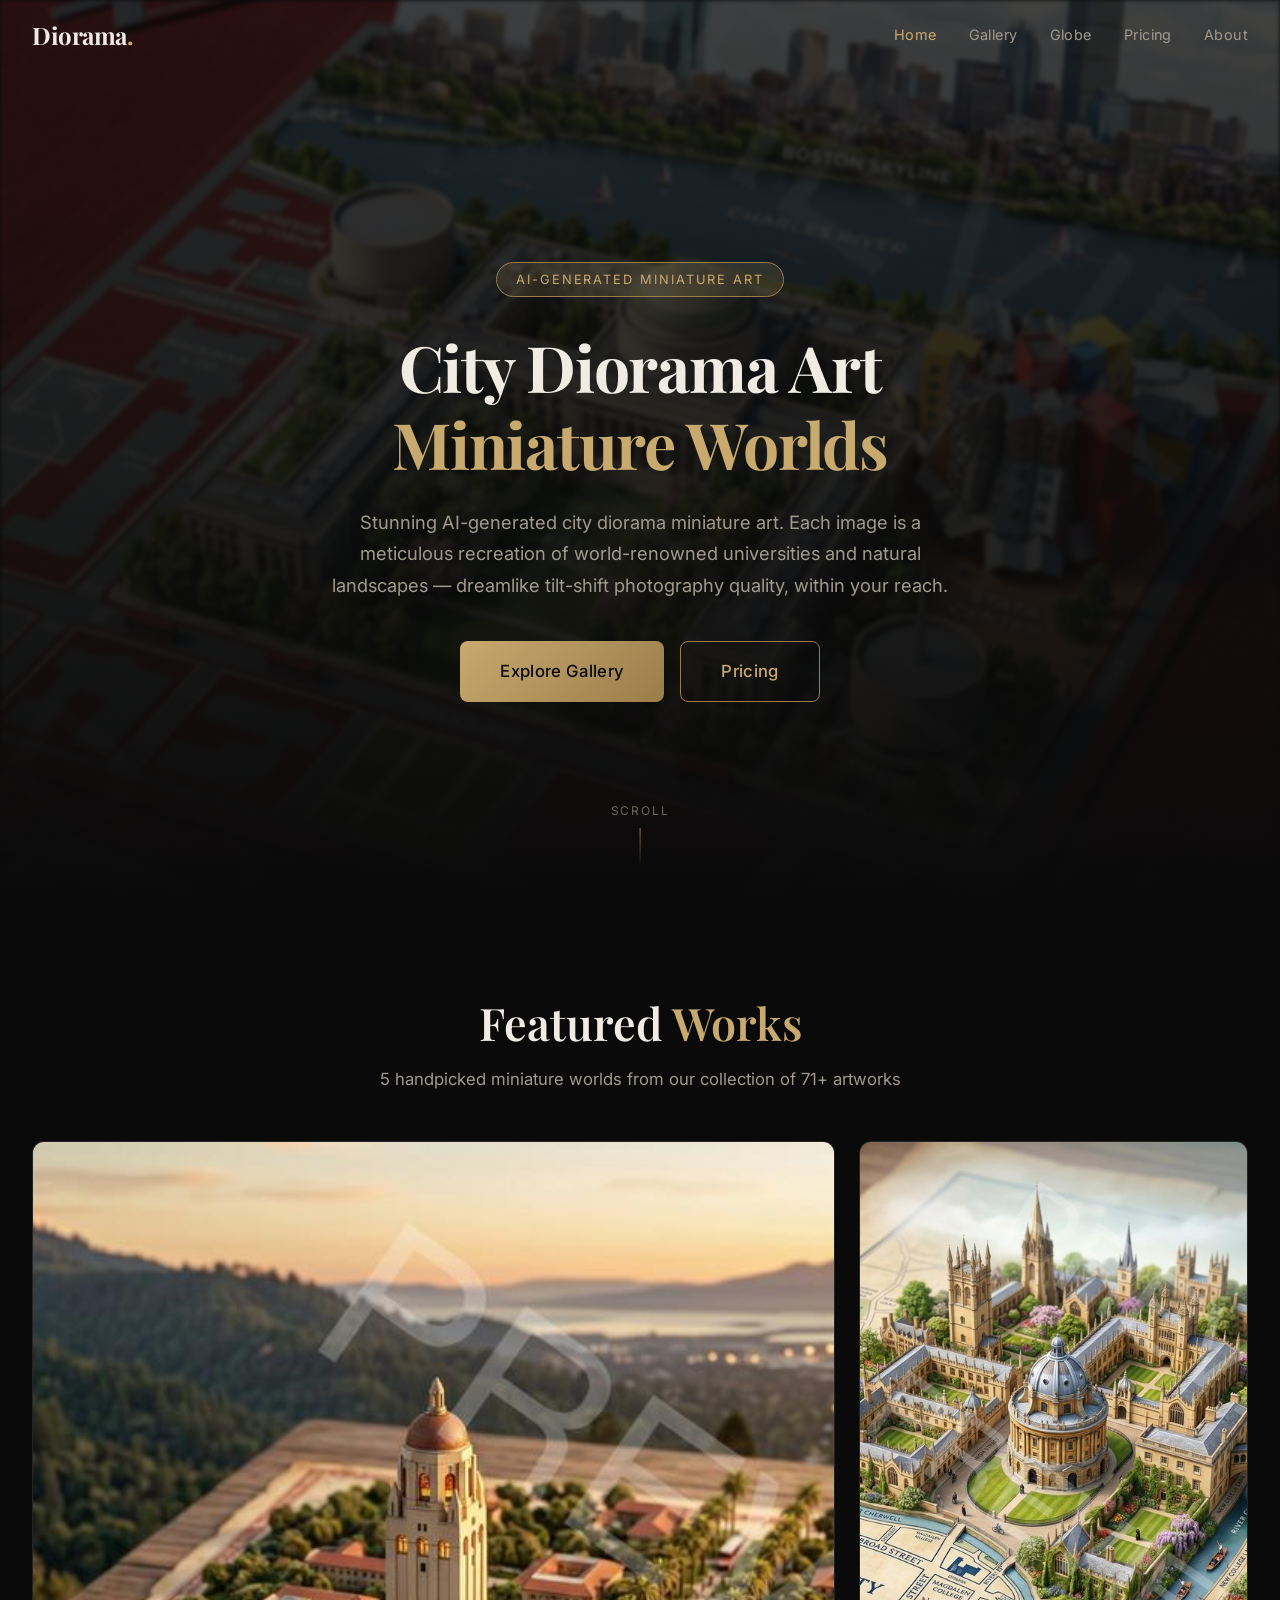
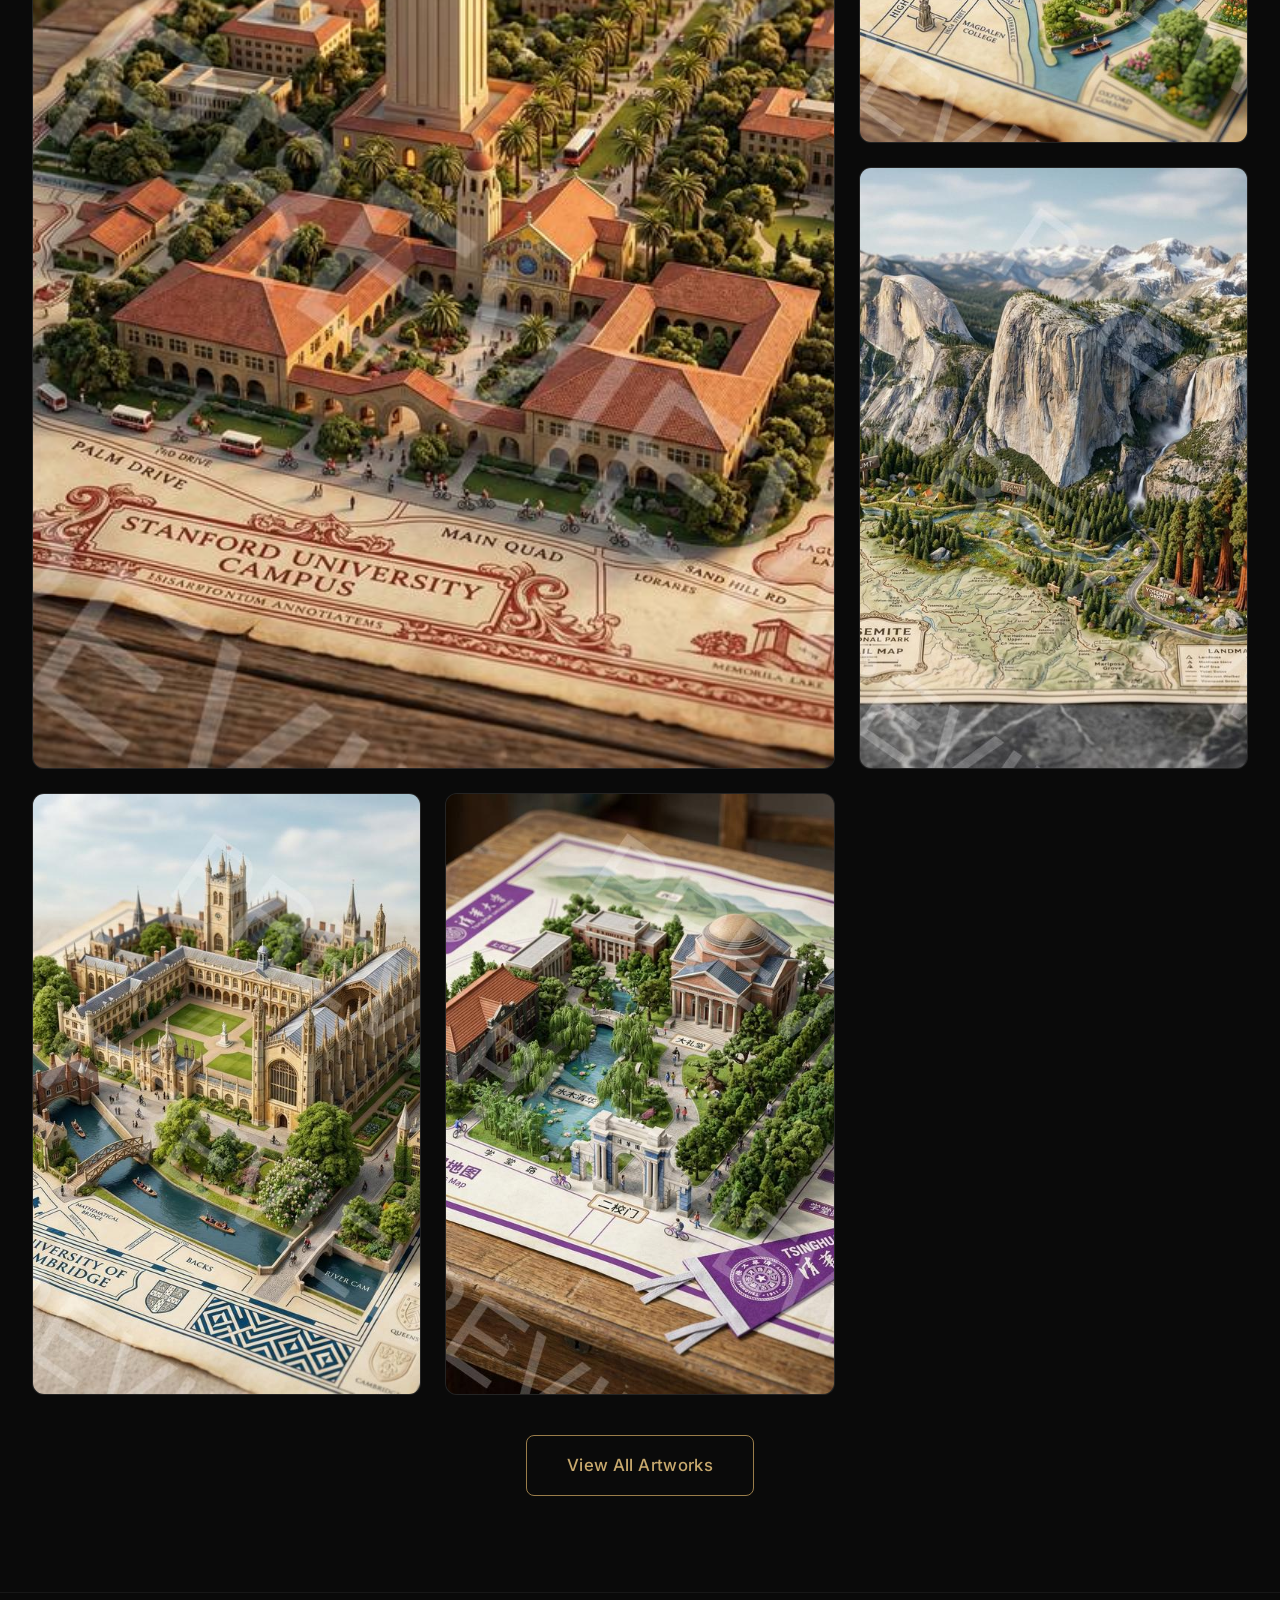
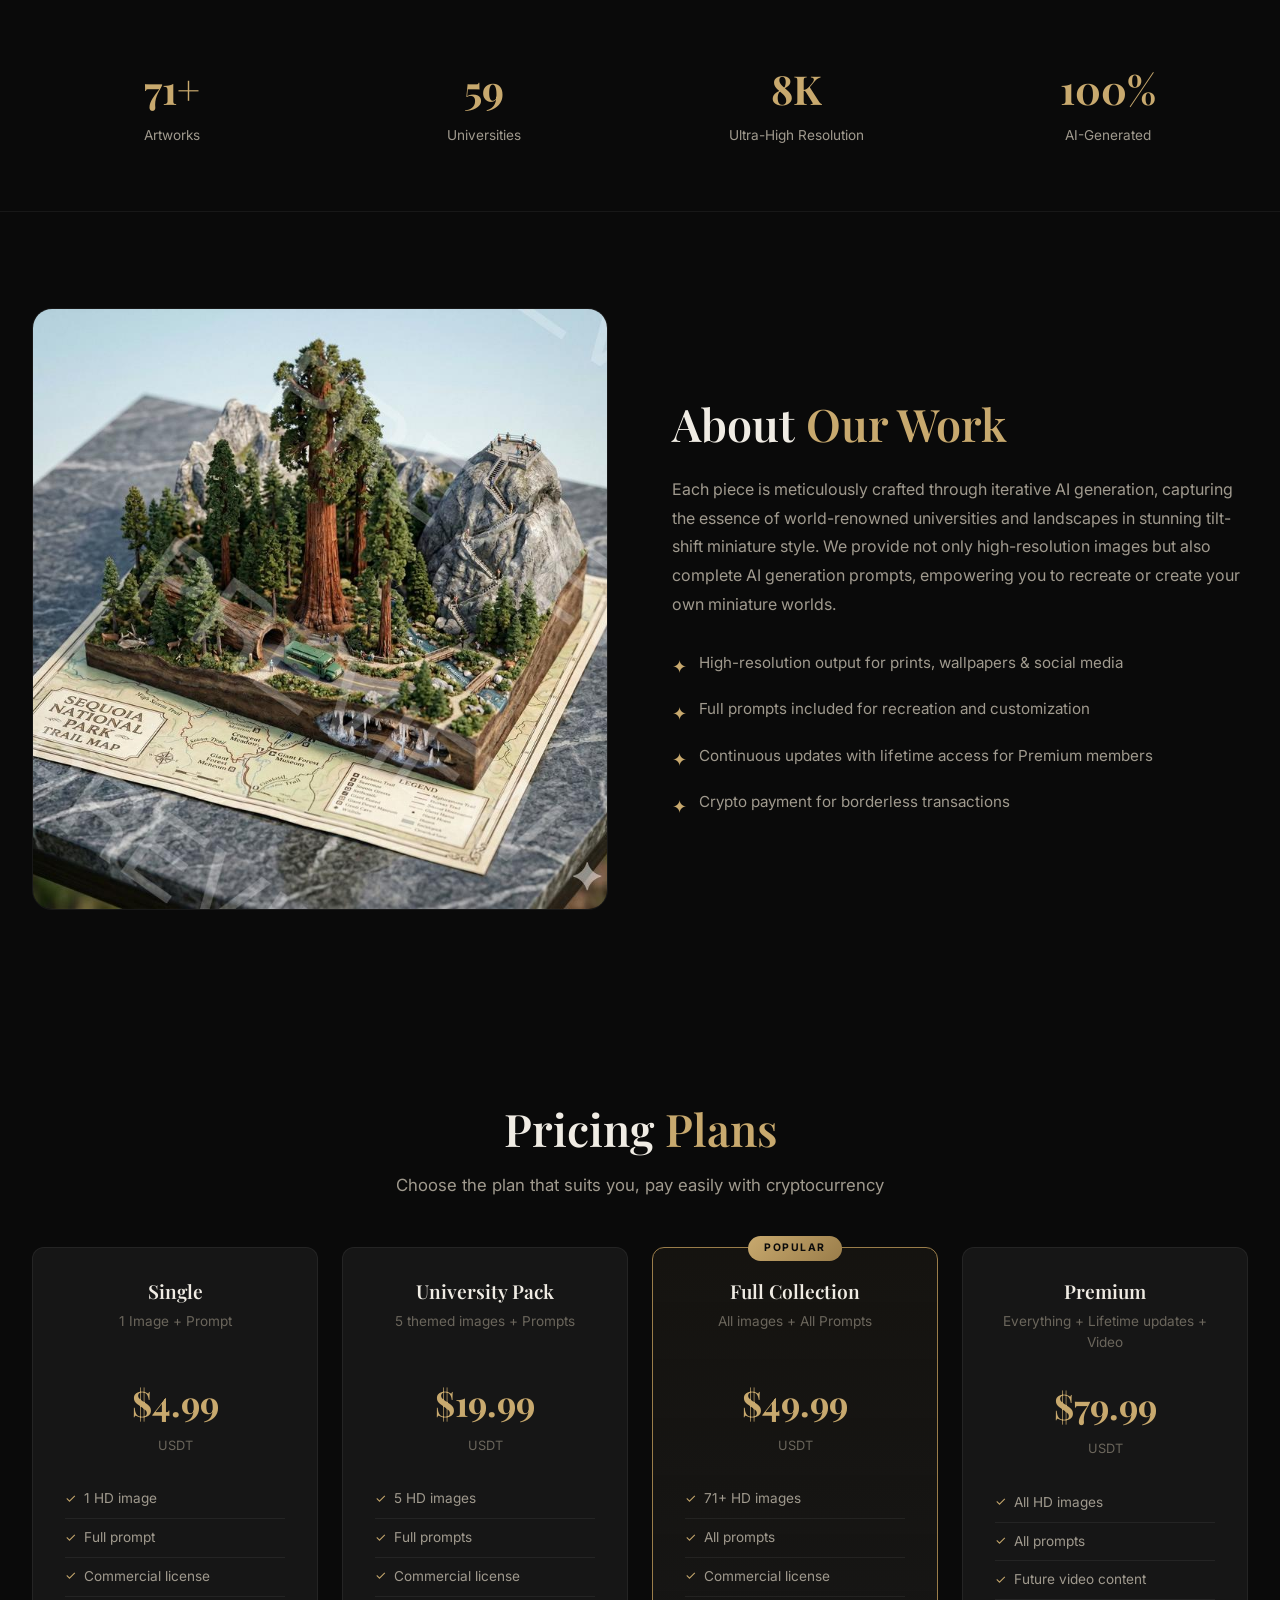
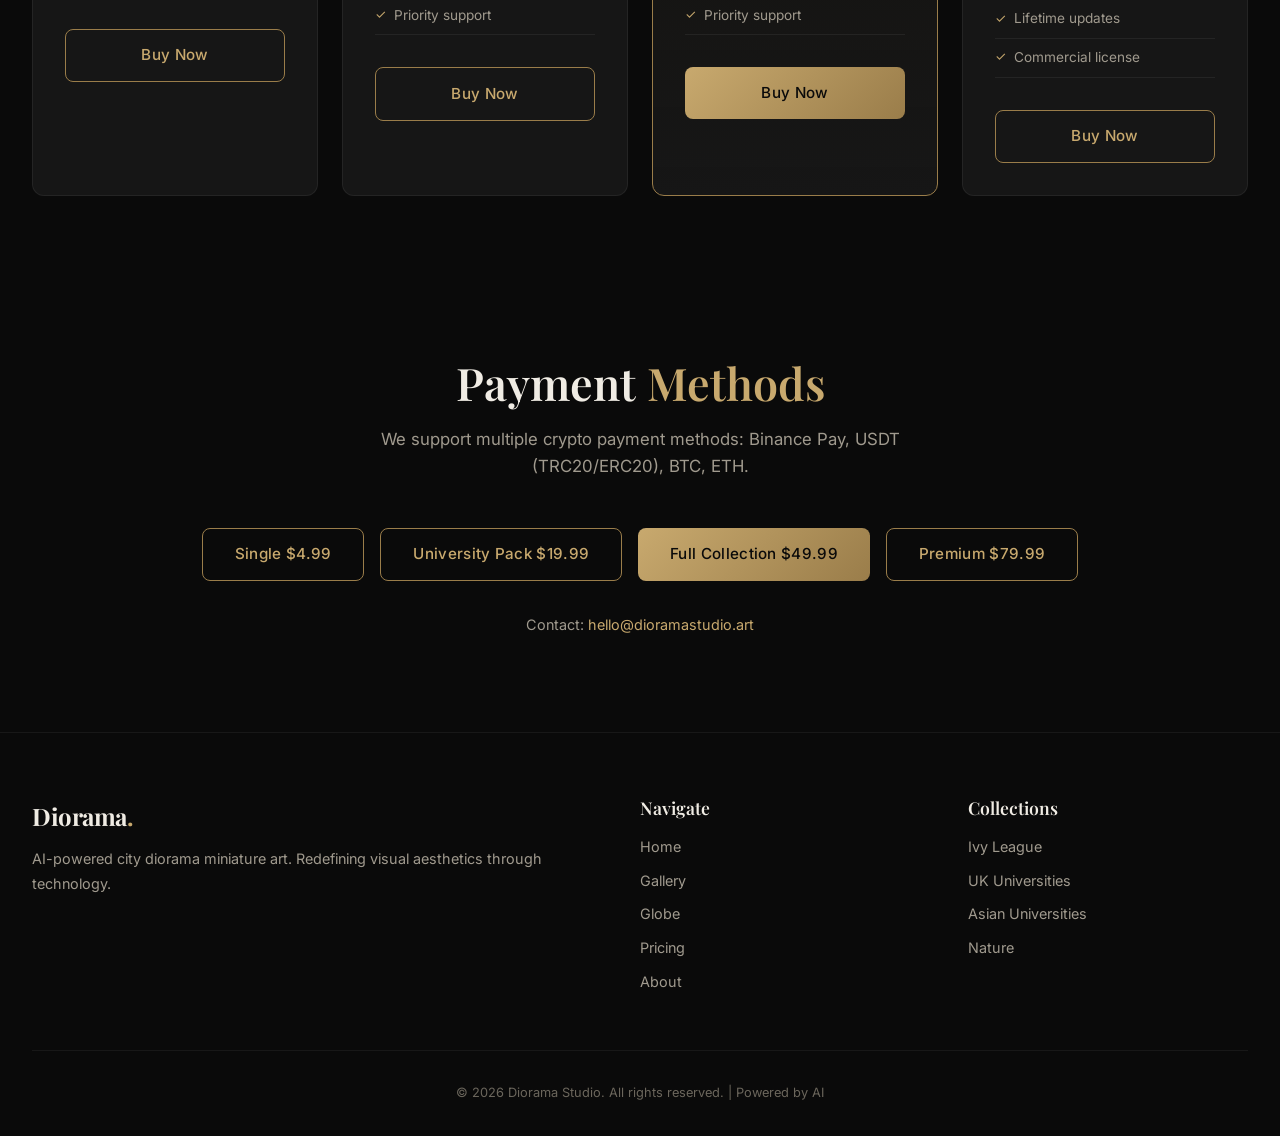
==== commit e510aea1: "Add 15 new artworks: 5 national parks + 10 universities Parks: Acadia, Grand Teton, Joshua Tree, Bry" ====
--- a/index.html
+++ b/index.html
@@ -4,19 +4,19 @@
   <meta charset="UTF-8">
   <meta name="viewport" content="width=device-width, initial-scale=1.0">
   <title>Diorama Studio | AI City Miniature Art</title>
-  <meta name="description" content="Premium AI-generated city diorama miniature art. Photorealistic tilt-shift style images of 50+ world-famous universities and national parks.">
+  <meta name="description" content="Premium AI-generated city diorama miniature art. Photorealistic tilt-shift style images of 70+ world-famous universities and national parks.">
   <meta name="keywords" content="diorama, miniature art, AI art, tilt-shift, city diorama, university art, digital art, AI generated, wallpaper, national park art">
   <meta name="theme-color" content="#0a0a0a">
   <link rel="canonical" href="https://die-hu.github.io/">
   <link rel="icon" type="image/png" href="assets/images/favicon.png">
   <meta property="og:title" content="Diorama Studio | AI City Miniature Art">
-  <meta property="og:description" content="Premium AI-generated city diorama miniature art. Photorealistic tilt-shift style images of 50+ world-famous universities and national parks.">
+  <meta property="og:description" content="Premium AI-generated city diorama miniature art. Photorealistic tilt-shift style images of 70+ world-famous universities and national parks.">
   <meta property="og:type" content="website">
   <meta property="og:url" content="https://die-hu.github.io/">
   <meta property="og:image" content="https://die-hu.github.io/assets/images/og-cover.jpg">
   <meta name="twitter:card" content="summary_large_image">
   <meta name="twitter:title" content="Diorama Studio | AI City Miniature Art">
-  <meta name="twitter:description" content="Premium AI-generated city diorama miniature art. Photorealistic tilt-shift images of 50+ universities and national parks.">
+  <meta name="twitter:description" content="Premium AI-generated city diorama miniature art. Photorealistic tilt-shift images of 70+ universities and national parks.">
   <link rel="preload" as="image" href="assets/images/preview/mit-diorama-preview.jpg">
   <link rel="preconnect" href="https://fonts.googleapis.com">
   <link rel="preconnect" href="https://fonts.gstatic.com" crossorigin>
@@ -76,7 +76,7 @@
   <section class="featured" id="featured">
     <div class="container">
       <h2 class="section-title reveal">Featured <span class="gold-text">Works</span></h2>
-      <p class="section-subtitle reveal">5 handpicked miniature worlds from our collection of 56+ artworks</p>
+      <p class="section-subtitle reveal">5 handpicked miniature worlds from our collection of 71+ artworks</p>
       <div class="featured__grid">
         <a href="product.html?id=stanford" class="card reveal" style="text-decoration:none;">
           <img class="card__image" src="assets/images/preview/stanford-diorama-preview.jpg" alt="Stanford University Diorama" width="800" height="600">
@@ -130,11 +130,11 @@
     <div class="container">
       <div class="stats__grid">
         <div>
-          <div class="stats__number">56+</div>
+          <div class="stats__number">71+</div>
           <div class="stats__label">Artworks</div>
         </div>
         <div>
-          <div class="stats__number">49</div>
+          <div class="stats__number">59</div>
           <div class="stats__label">Universities</div>
         </div>
         <div>
@@ -224,7 +224,7 @@
           <div class="price-card__price">$49.99</div>
           <div class="price-card__currency">USDT</div>
           <ul class="price-card__features">
-            <li>56+ HD images</li>
+            <li>71+ HD images</li>
             <li>All prompts</li>
             <li>Commercial license</li>
             <li>Priority support</li>
@@ -328,7 +328,7 @@
     "@type": "WebSite",
     "name": "Diorama Studio",
     "url": "https://die-hu.github.io/",
-    "description": "Premium AI-generated city diorama miniature art featuring 50+ universities and national parks.",
+    "description": "Premium AI-generated city diorama miniature art featuring 70+ universities and national parks.",
     "potentialAction": {
       "@type": "SearchAction",
       "target": "https://die-hu.github.io/gallery.html?filter={search_term_string}",
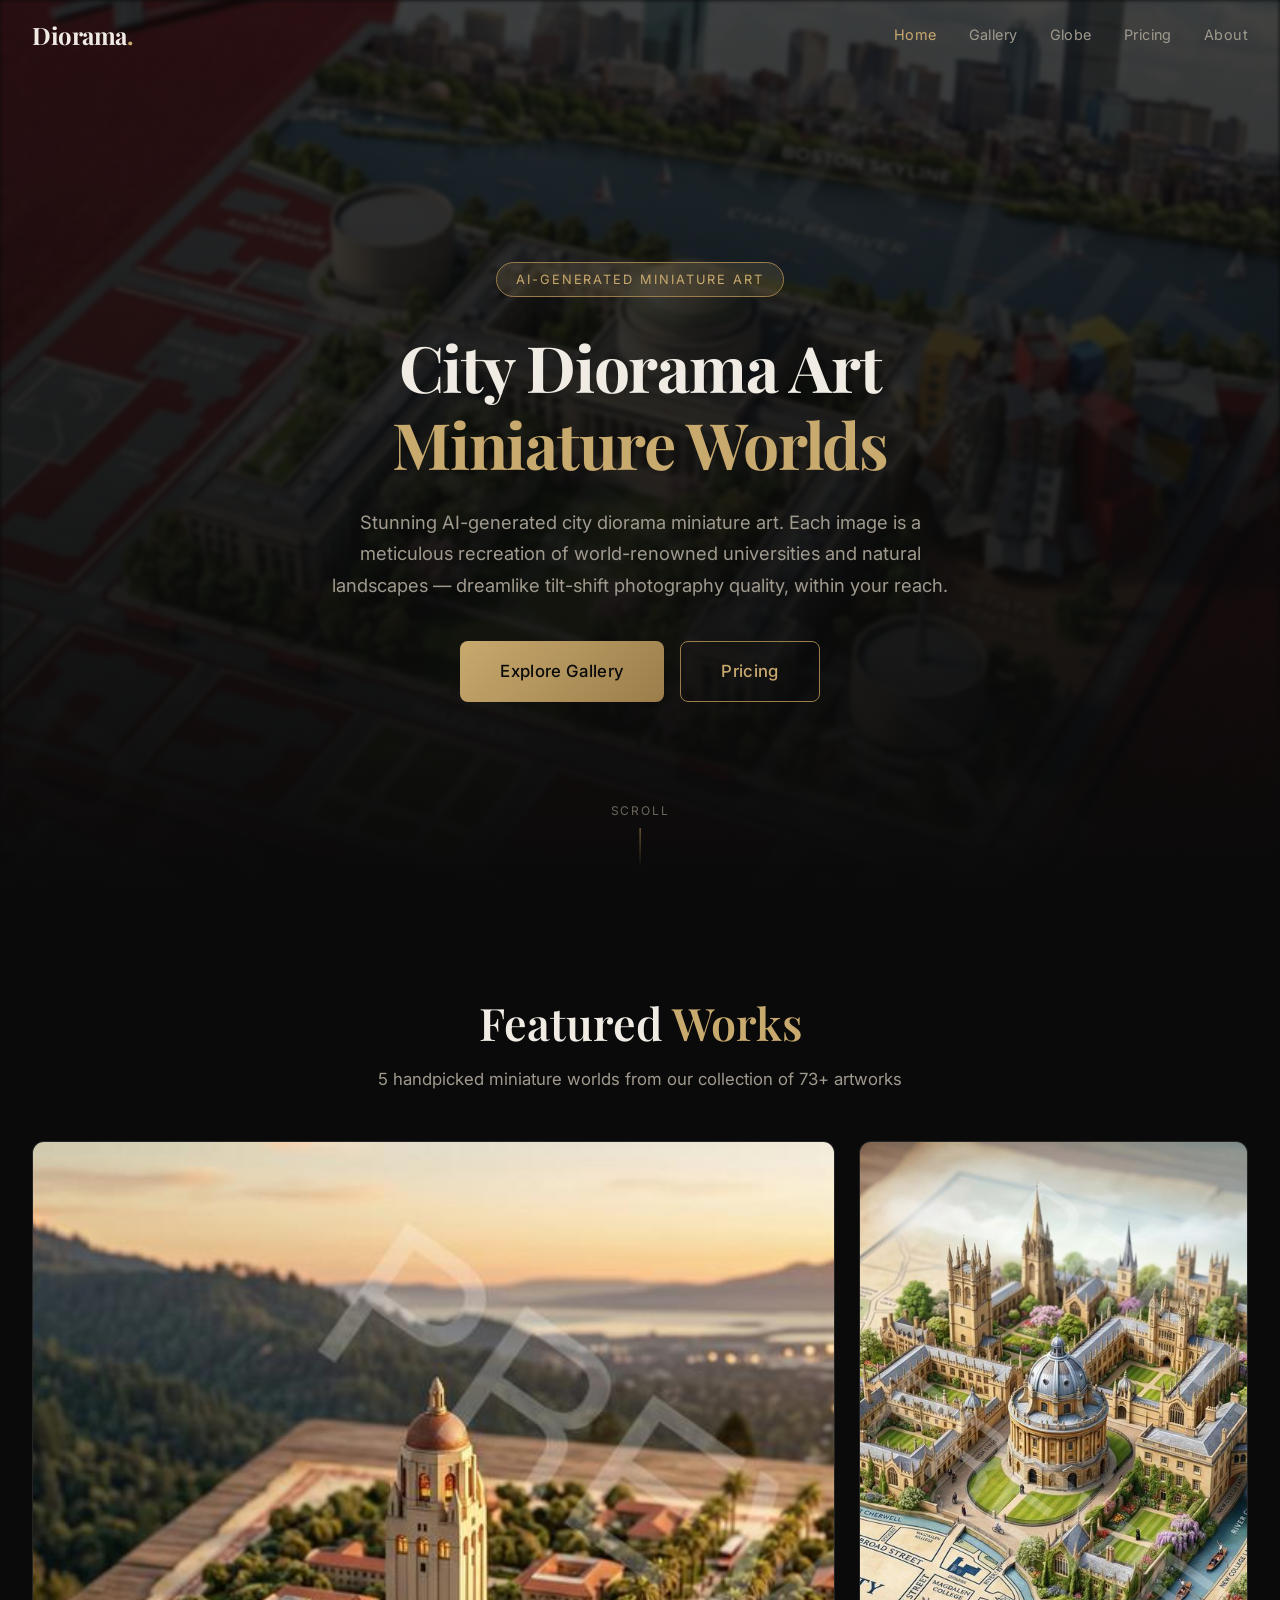
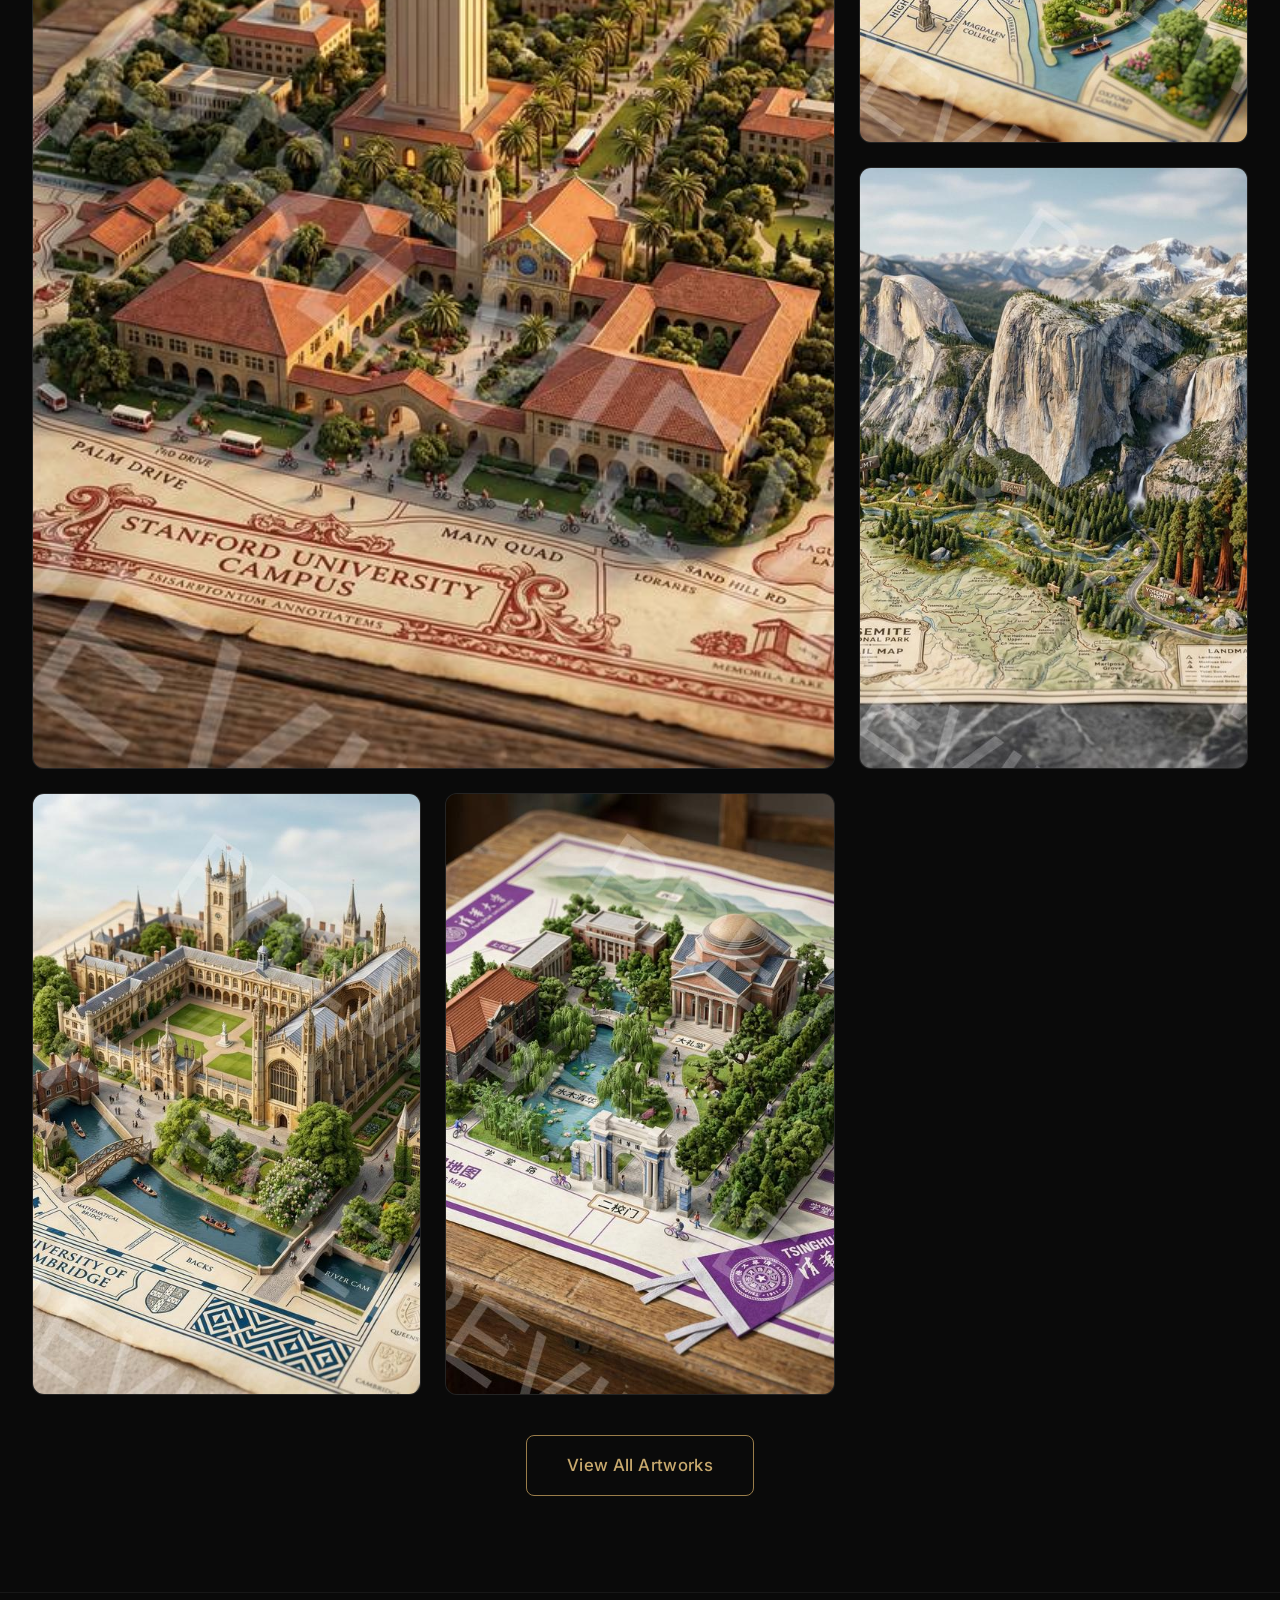
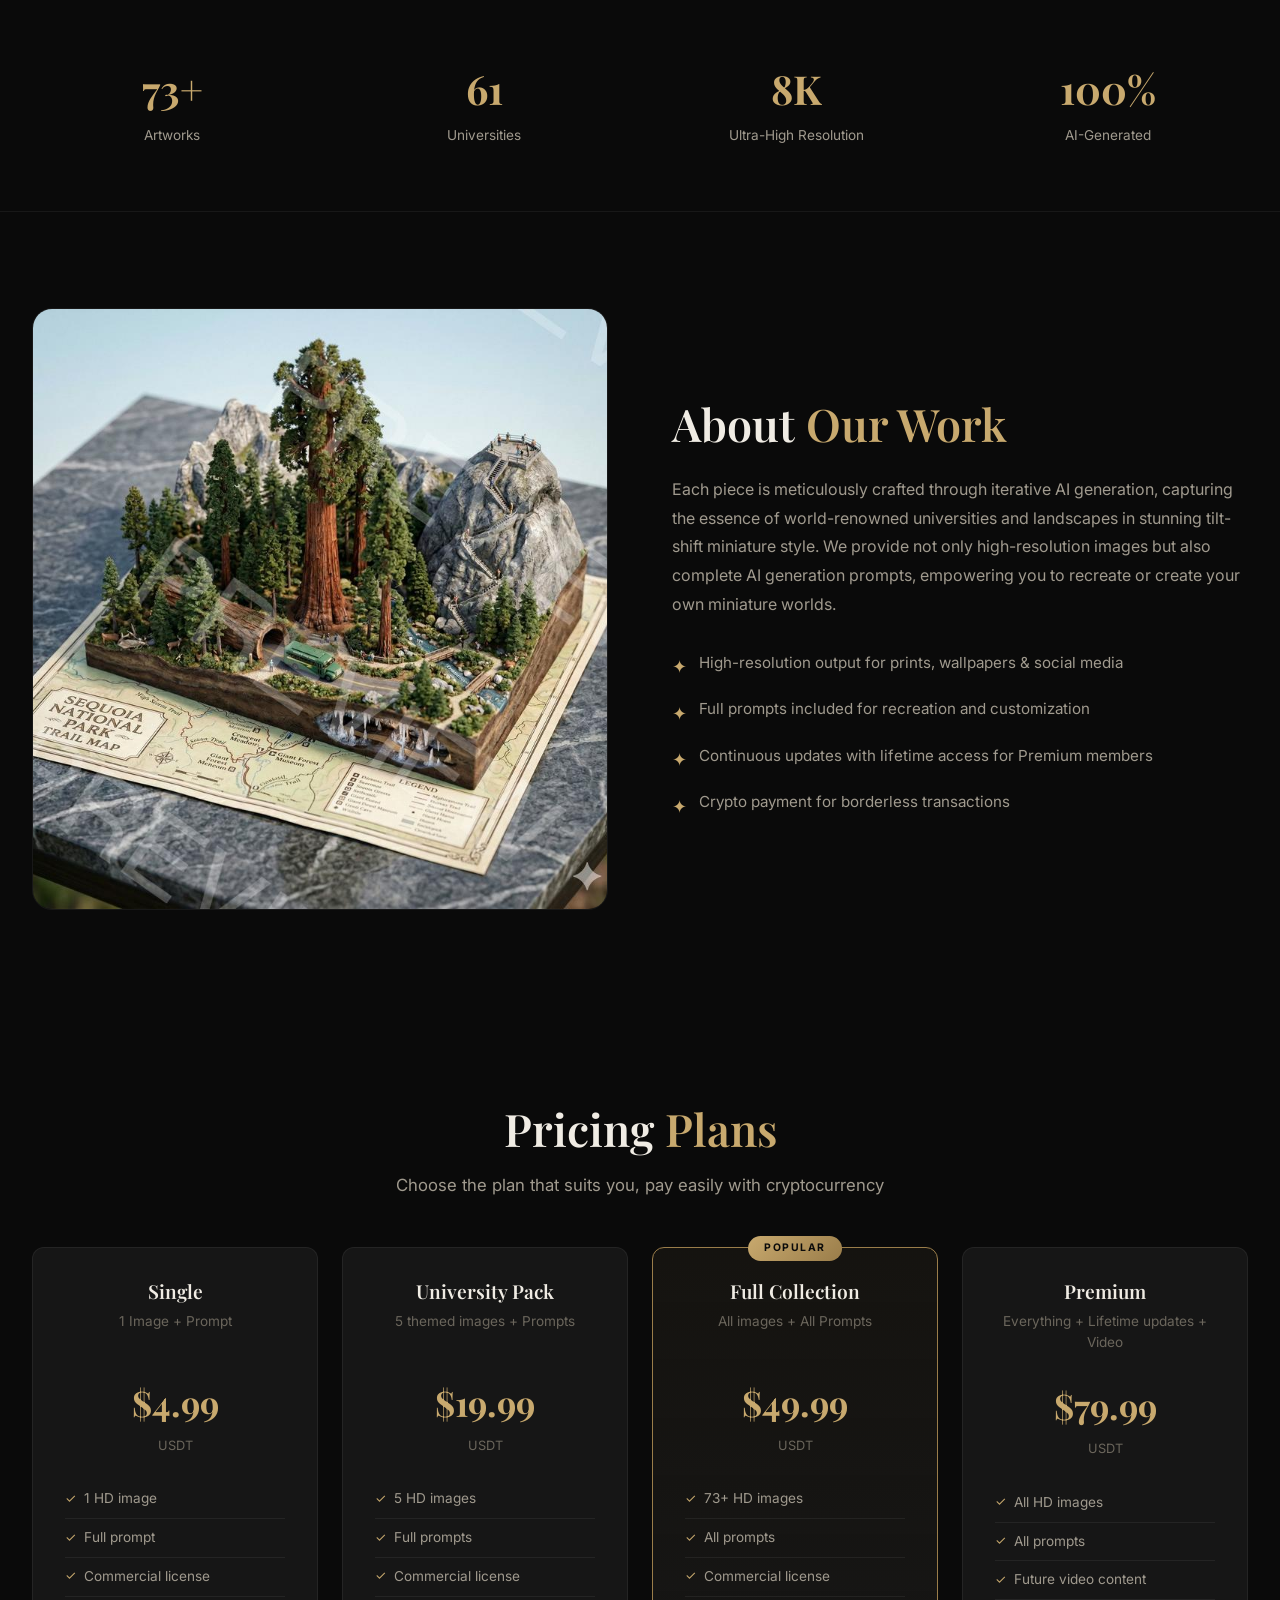
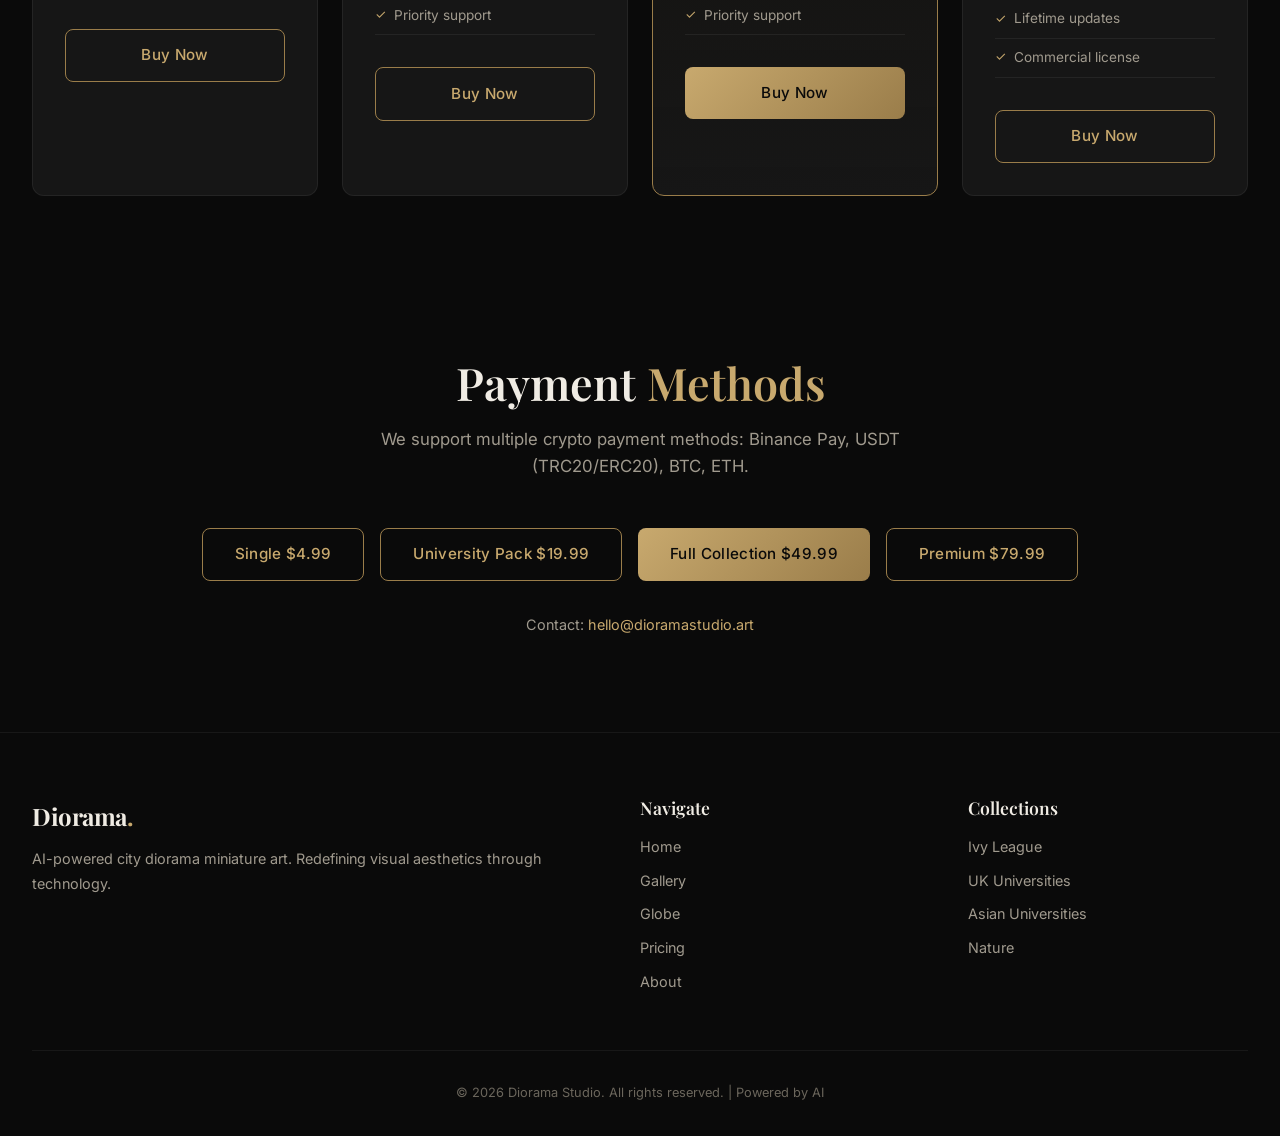
==== commit 773147a3: "Add UMich + UCLA; fix stale total field; update .gitignore - Catalog 2 previously-orphaned artworks:" ====
--- a/index.html
+++ b/index.html
@@ -76,7 +76,7 @@
   <section class="featured" id="featured">
     <div class="container">
       <h2 class="section-title reveal">Featured <span class="gold-text">Works</span></h2>
-      <p class="section-subtitle reveal">5 handpicked miniature worlds from our collection of 71+ artworks</p>
+      <p class="section-subtitle reveal">5 handpicked miniature worlds from our collection of 73+ artworks</p>
       <div class="featured__grid">
         <a href="product.html?id=stanford" class="card reveal" style="text-decoration:none;">
           <img class="card__image" src="assets/images/preview/stanford-diorama-preview.jpg" alt="Stanford University Diorama" width="800" height="600">
@@ -130,11 +130,11 @@
     <div class="container">
       <div class="stats__grid">
         <div>
-          <div class="stats__number">71+</div>
+          <div class="stats__number">73+</div>
           <div class="stats__label">Artworks</div>
         </div>
         <div>
-          <div class="stats__number">59</div>
+          <div class="stats__number">61</div>
           <div class="stats__label">Universities</div>
         </div>
         <div>
@@ -224,7 +224,7 @@
           <div class="price-card__price">$49.99</div>
           <div class="price-card__currency">USDT</div>
           <ul class="price-card__features">
-            <li>71+ HD images</li>
+            <li>73+ HD images</li>
             <li>All prompts</li>
             <li>Commercial license</li>
             <li>Priority support</li>
